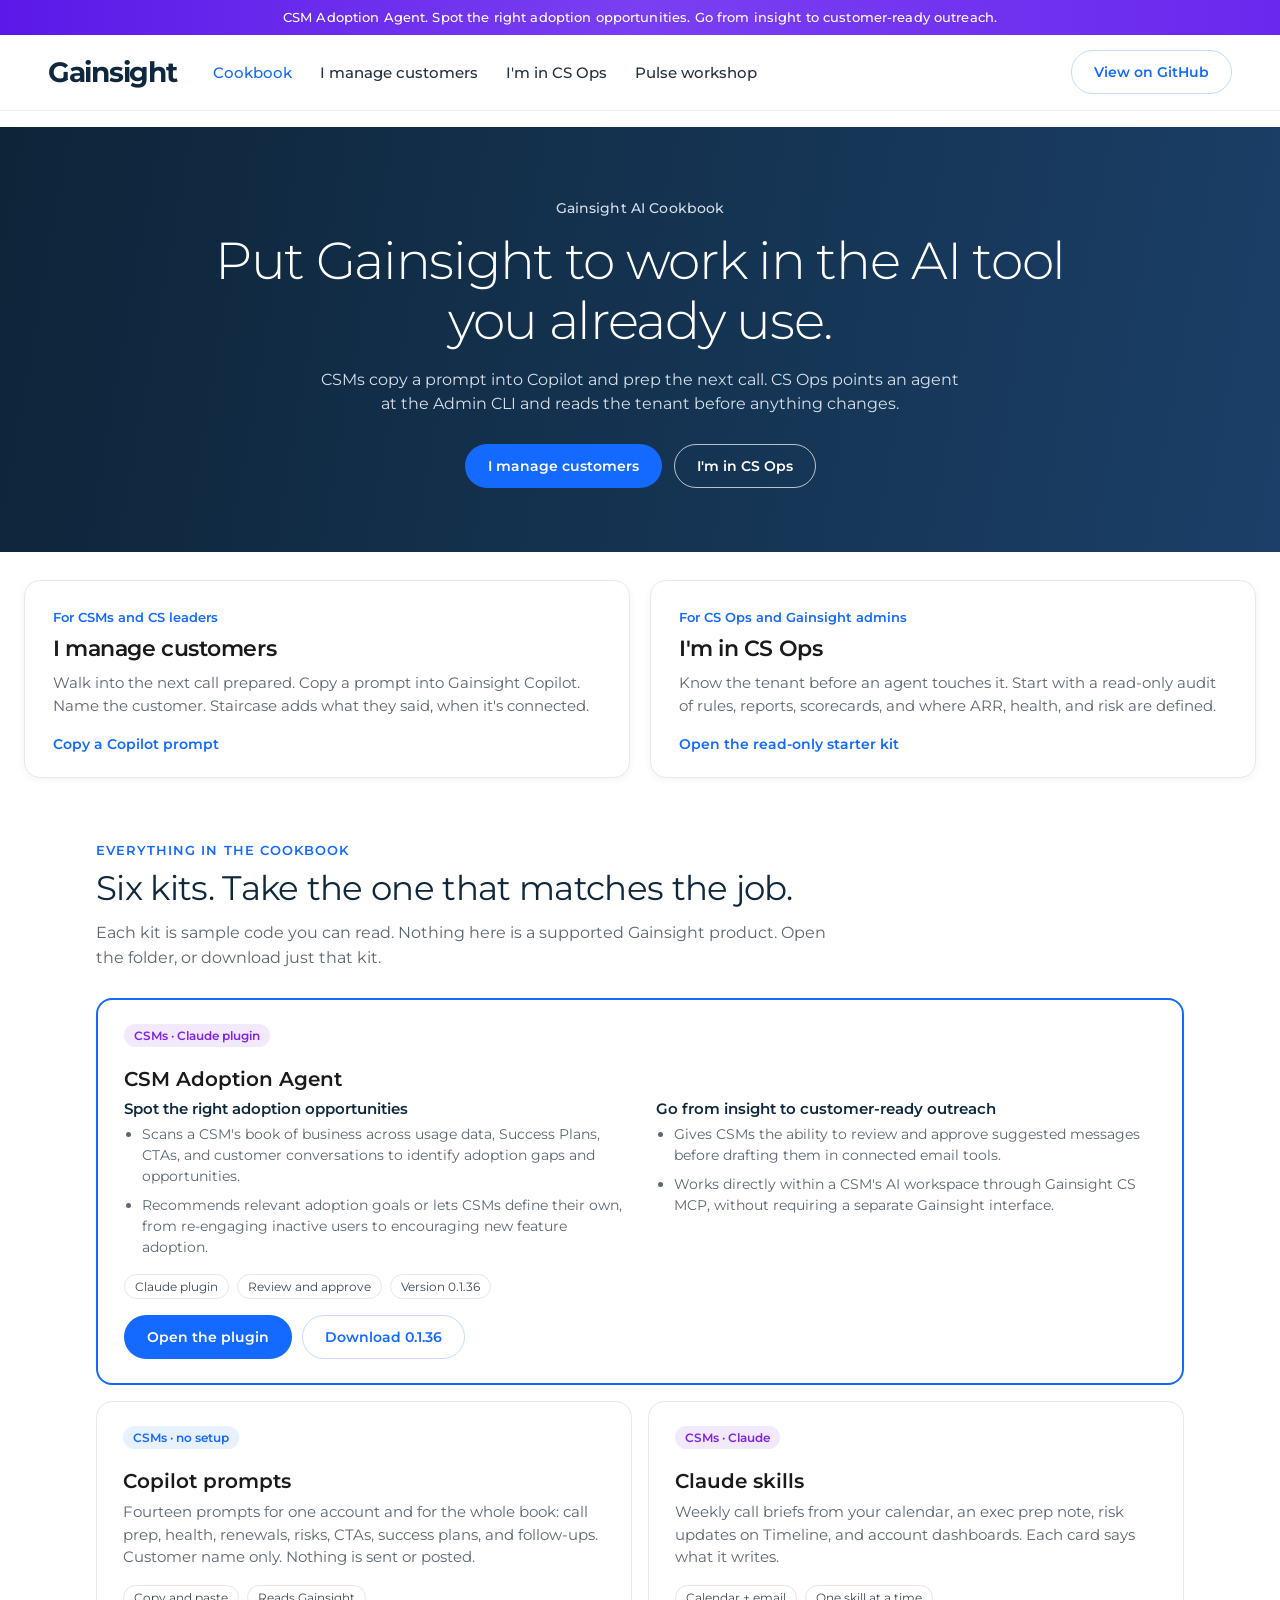
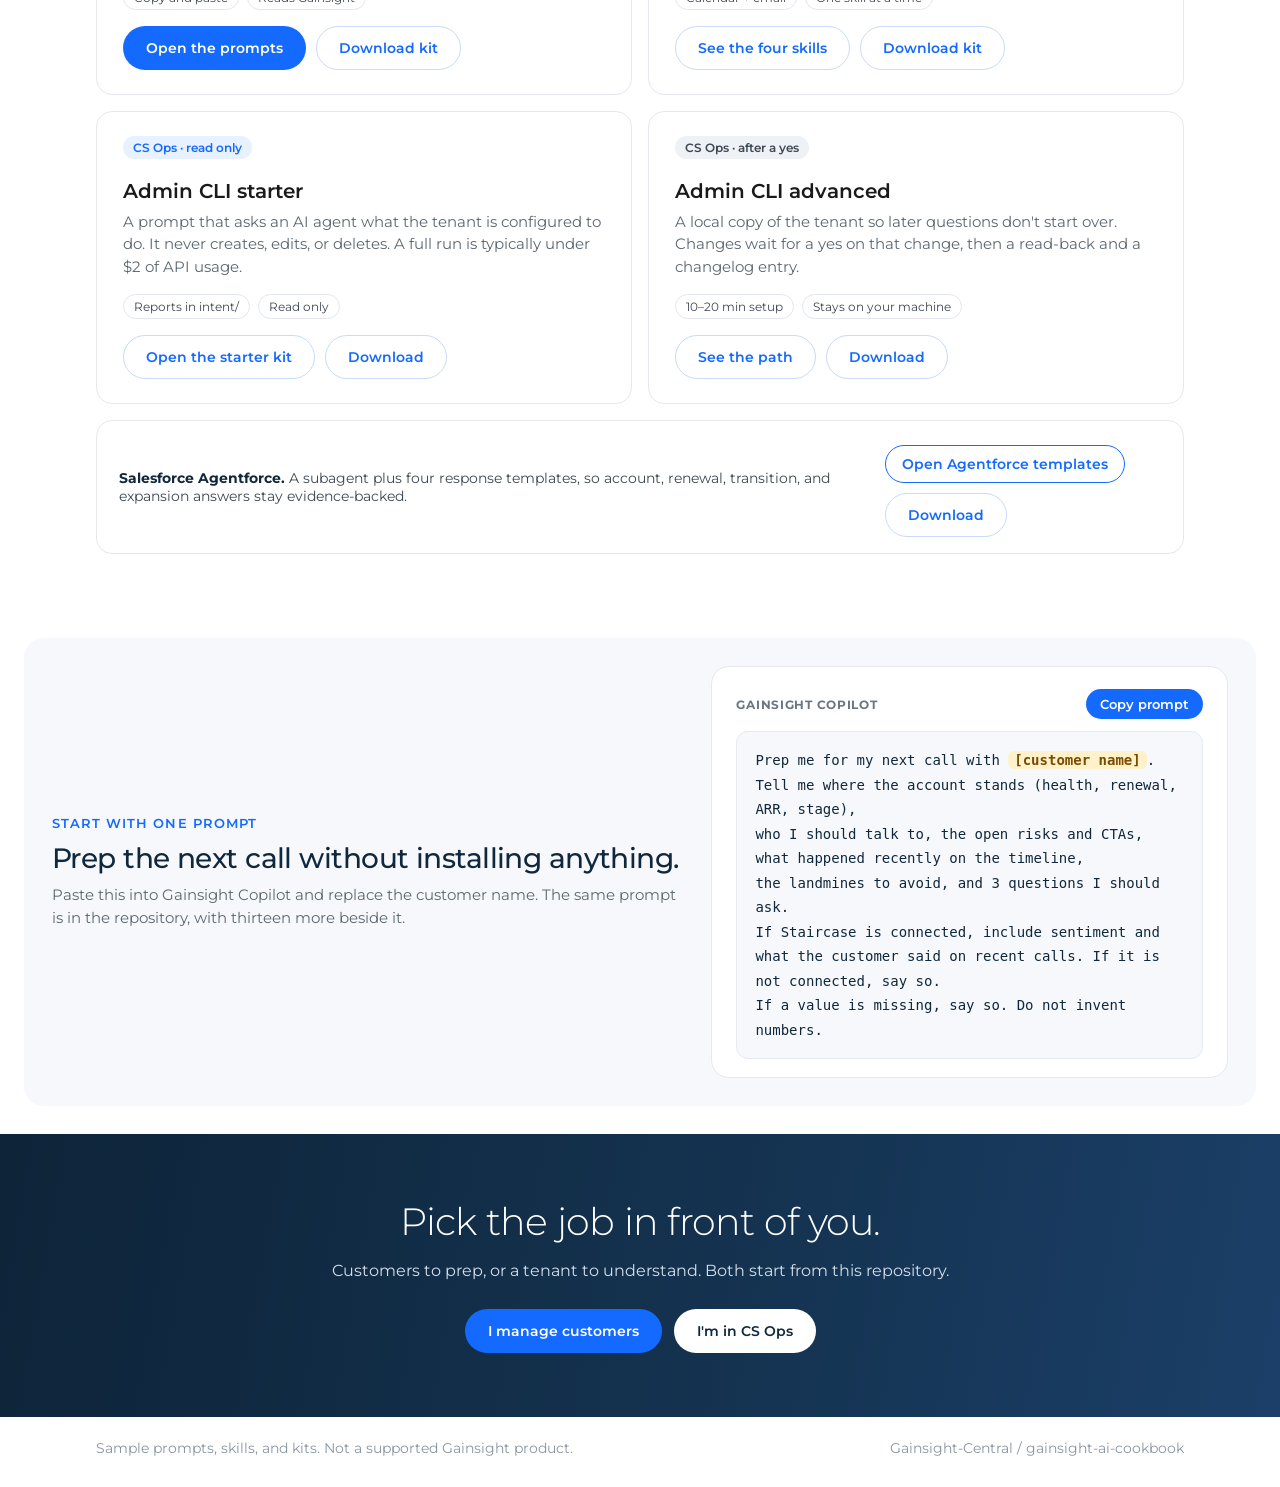
==== docs/index.html @ ddc0e647 "Use the CSM Adoption Agent wording on the homepage. The banner and featured kit now use the slide ti" ====
<!DOCTYPE html>
<html lang="en">
<head>
  <meta charset="utf-8" />
  <meta name="viewport" content="width=device-width, initial-scale=1" />
  <title>Gainsight AI Cookbook</title>
  <meta name="description" content="Prompts for Gainsight Copilot, Claude skills for CSMs, and Admin CLI kits for CS Ops. Sample code from Gainsight, ready to copy." />
  <link rel="stylesheet" href="css/site.css" />
</head>
<body>
  <a class="banner announce" href="#nba">CSM Adoption Agent. Spot the right adoption opportunities. Go from insight to customer-ready outreach.</a>
  <header class="header">
    <a class="logo" href="index.html">Gainsight</a>
    <nav class="nav">
      <a class="active" href="index.html">Cookbook</a>
      <a href="customers.html">I manage customers</a>
      <a href="ops.html">I'm in CS Ops</a>
      <a href="workshop/">Pulse workshop</a>
    </nav>
    <div class="header-actions">
      <a class="btn btn-quiet" href="https://github.com/Gainsight-Central/gainsight-ai-cookbook">View on GitHub</a>
    </div>
  </header>

  <section class="hero home-hero">
    <div class="eyebrow">Gainsight AI Cookbook</div>
    <h1>Put Gainsight to work in the AI tool you already use.</h1>
    <p class="sub">CSMs copy a prompt into Copilot and prep the next call. CS Ops points an agent at the Admin CLI and reads the tenant before anything changes.</p>
    <div class="hero-actions">
      <a class="btn btn-blue" href="customers.html">I manage customers</a>
      <a class="btn btn-ghost" href="ops.html">I'm in CS Ops</a>
    </div>
  </section>

  <section class="home-section">
    <div class="wrap">
      <div class="doors">
        <a class="door" href="customers.html">
          <div class="kicker">For CSMs and CS leaders</div>
          <h3>I manage customers</h3>
          <p>Walk into the next call prepared. Copy a prompt into Gainsight Copilot. Name the customer. Staircase adds what they said, when it's connected.</p>
          <span class="go">Copy a Copilot prompt</span>
        </a>
        <a class="door" href="ops.html">
          <div class="kicker">For CS Ops and Gainsight admins</div>
          <h3>I'm in CS Ops</h3>
          <p>Know the tenant before an agent touches it. Start with a read-only audit of rules, reports, scorecards, and where ARR, health, and risk are defined.</p>
          <span class="go">Open the read-only starter kit</span>
        </a>
      </div>
    </div>
  </section>

  <section class="block" id="kits">
    <div class="block-head">
      <div class="over">Everything in the cookbook</div>
      <h2 class="title">Six kits. Take the one that matches the job.</h2>
      <p class="lede">Each kit is sample code you can read. Nothing here is a supported Gainsight product. Open the folder, or download just that kit.</p>
    </div>
    <div class="kit-grid">
      <div class="kit feat" id="nba">
        <span class="tag purple">CSMs · Claude plugin</span>
        <h3>CSM Adoption Agent</h3>
        <div class="kit-points">
          <div>
            <h4>Spot the right adoption opportunities</h4>
            <ul>
              <li>Scans a CSM's book of business across usage data, Success Plans, CTAs, and customer conversations to identify adoption gaps and opportunities.</li>
              <li>Recommends relevant adoption goals or lets CSMs define their own, from re-engaging inactive users to encouraging new feature adoption.</li>
            </ul>
          </div>
          <div>
            <h4>Go from insight to customer-ready outreach</h4>
            <ul>
              <li>Gives CSMs the ability to review and approve suggested messages before drafting them in connected email tools.</li>
              <li>Works directly within a CSM's AI workspace through Gainsight CS MCP, without requiring a separate Gainsight interface.</li>
            </ul>
          </div>
        </div>
        <div class="meta"><span class="chip">Claude plugin</span><span class="chip">Review and approve</span><span class="chip">Version 0.1.36</span></div>
        <div class="row-actions"><a class="btn btn-blue" href="https://github.com/Gainsight-Central/gainsight-ai-cookbook/tree/main/gainsight-nba">Open the plugin</a><a class="btn btn-quiet" href="downloads/gainsight-nba-0.1.36.zip">Download 0.1.36</a></div>
      </div>
      <div class="kit">
        <span class="tag">CSMs · no setup</span>
        <h3>Copilot prompts</h3>
        <p>Fourteen prompts for one account and for the whole book: call prep, health, renewals, risks, CTAs, success plans, and follow-ups. Customer name only. Nothing is sent or posted.</p>
        <div class="meta"><span class="chip">Copy and paste</span><span class="chip">Reads Gainsight</span></div>
        <div class="row-actions"><a class="btn btn-blue" href="customers.html#prompts">Open the prompts</a><a class="btn btn-quiet" href="downloads/gainsight-cs-mcp-skills.zip">Download kit</a></div>
      </div>
      <div class="kit">
        <span class="tag purple">CSMs · Claude</span>
        <h3>Claude skills</h3>
        <p>Weekly call briefs from your calendar, an exec prep note, risk updates on Timeline, and account dashboards. Each card says what it writes.</p>
        <div class="meta"><span class="chip">Calendar + email</span><span class="chip">One skill at a time</span></div>
        <div class="row-actions"><a class="btn btn-quiet" href="customers.html#skills">See the four skills</a><a class="btn btn-quiet" href="downloads/gainsight-cs-mcp-skills.zip">Download kit</a></div>
      </div>
      <div class="kit">
        <span class="tag">CS Ops · read only</span>
        <h3>Admin CLI starter</h3>
        <p>A prompt that asks an AI agent what the tenant is configured to do. It never creates, edits, or deletes. A full run is typically under $2 of API usage.</p>
        <div class="meta"><span class="chip">Reports in intent/</span><span class="chip">Read only</span></div>
        <div class="row-actions"><a class="btn btn-quiet" href="ops.html">Open the starter kit</a><a class="btn btn-quiet" href="downloads/cs-admin-cli-starter-kit.zip">Download</a></div>
      </div>
      <div class="kit">
        <span class="tag gray">CS Ops · after a yes</span>
        <h3>Admin CLI advanced</h3>
        <p>A local copy of the tenant so later questions don't start over. Changes wait for a yes on that change, then a read-back and a changelog entry.</p>
        <div class="meta"><span class="chip">10–20 min setup</span><span class="chip">Stays on your machine</span></div>
        <div class="row-actions"><a class="btn btn-quiet" href="ops.html#path">See the path</a><a class="btn btn-quiet" href="downloads/cs-admin-cli-advanced-kit.zip">Download</a></div>
      </div>
    </div>
    <div class="skills-foot" style="margin-top:16px">
      <span><b>Salesforce Agentforce.</b> A subagent plus four response templates, so account, renewal, transition, and expansion answers stay evidence-backed.</span>
      <span class="row-actions"><a class="open-btn" href="https://github.com/Gainsight-Central/gainsight-ai-cookbook/tree/main/agentforce-cs-agent">Open Agentforce templates</a><a class="btn btn-quiet" href="downloads/agentforce-cs-agent.zip">Download</a></span>
    </div>
  </section>

  <section class="band">
    <div>
      <div class="over">Start with one prompt</div>
      <h2>Prep the next call without installing anything.</h2>
      <p>Paste this into Gainsight Copilot and replace the customer name. The same prompt is in the repository, with thirteen more beside it.</p>
    </div>
    <div class="prompt-card" style="box-shadow:none;border:1px solid #e6e8ee">
      <div class="ph"><span>Gainsight Copilot</span><button class="copy-btn" type="button" data-copy="prep-for-a-call">Copy prompt</button></div>
      <div class="prompt-text">Prep me for my next call with <span class="fill">[customer name]</span>.
Tell me where the account stands (health, renewal, ARR, stage),
who I should talk to, the open risks and CTAs, what happened recently on the timeline,
the landmines to avoid, and 3 questions I should ask.
If Staircase is connected, include sentiment and what the customer said on recent calls. If it is not connected, say so.
If a value is missing, say so. Do not invent numbers.</div>
    </div>
  </section>

  <section class="final">
    <h2>Pick the job in front of you.</h2>
    <p>Customers to prep, or a tenant to understand. Both start from this repository.</p>
    <div class="hero-actions">
      <a class="btn btn-blue" href="customers.html">I manage customers</a>
      <a class="btn btn-white" href="ops.html">I'm in CS Ops</a>
    </div>
  </section>
  <div class="legal"><span>Sample prompts, skills, and kits. Not a supported Gainsight product.</span><span>Gainsight-Central / gainsight-ai-cookbook</span></div>

  <pre id="prep-for-a-call" class="copy-source">Prep me for my next call with [customer name].
Tell me where the account stands (health, renewal, ARR, stage),
who I should talk to, the open risks and CTAs, what happened recently on the timeline,
the landmines to avoid, and 3 questions I should ask.
If Staircase is connected, include sentiment and what the customer said on recent calls. If it is not connected, say so.
If a value is missing, say so. Do not invent numbers.</pre>
  <script src="js/site.js"></script>
</body>
</html>
---- docs/css/site.css ----
/* styles.css */
@font-face {
  font-family: "Montserrat";
  font-style: normal;
  font-weight: 300;
  src: url("../fonts/m0.ttf") format("truetype");
}
@font-face {
  font-family: "Montserrat";
  font-style: normal;
  font-weight: 400;
  src: url("../fonts/m1.ttf") format("truetype");
}
@font-face {
  font-family: "Montserrat";
  font-style: normal;
  font-weight: 500;
  src: url("../fonts/m2.ttf") format("truetype");
}
@font-face {
  font-family: "Montserrat";
  font-style: normal;
  font-weight: 600;
  src: url("../fonts/m3.ttf") format("truetype");
}
@font-face {
  font-family: "Montserrat";
  font-style: normal;
  font-weight: 700;
  src: url("../fonts/m4.ttf") format("truetype");
}

* { box-sizing: border-box; }
html, body { margin: 0; padding: 0; }
body {
  font-family: Montserrat, Helvetica, Arial, sans-serif;
  color: #1a1a1a;
  background: #fff;
  width: 1440px;
}

.banner {
  background: linear-gradient(90deg, #5b18e8 0%, #7a3ff2 50%, #6a28ee 100%);
  color: #fff;
  text-align: center;
  font-size: 13px;
  font-weight: 500;
  letter-spacing: 0.01em;
  height: 36px;
  line-height: 36px;
}
a.banner { display: block; color: #fff; text-decoration: none; }
a.banner:hover { text-decoration: underline; }
a.banner.announce { animation: banner-flash 1.1s ease-in-out 3; }
@keyframes banner-flash {
  0%, 100% { filter: brightness(1); }
  50% { filter: brightness(1.45); }
}
@media (prefers-reduced-motion: reduce) {
  a.banner.announce { animation: none; }
}
.header {
  height: 76px;
  display: flex;
  align-items: center;
  padding: 0 48px;
  background: #fff;
  border-bottom: 1px solid #f0f0f0;
}
.logo {
  font-weight: 700;
  font-size: 28px;
  letter-spacing: -0.045em;
  color: #10283d;
  margin-right: 36px;
}
.logo span { color: #146aff; }
.nav { display: flex; gap: 28px; align-items: center; flex: 1; }
.nav a {
  color: #243140;
  text-decoration: none;
  font-size: 15px;
  font-weight: 500;
}
.nav a.active { color: #146aff; }
.header-actions { display: flex; align-items: center; gap: 18px; }
.header-actions .text-link {
  color: #243140;
  text-decoration: none;
  font-size: 15px;
  font-weight: 500;
}
.crumb {
  padding: 14px 48px 0;
  color: #8b95a1;
  font-size: 13px;
}
.crumb strong { color: #5c6770; font-weight: 500; }

.hero {
  margin: 16px 0 0;
  background: linear-gradient(100deg, #0e2439 0%, #14324f 48%, #1b3f68 100%);
  color: #fff;
  text-align: center;
  padding: 64px 80px 56px;
}
.eyebrow {
  font-size: 14px;
  font-weight: 500;
  letter-spacing: 0.01em;
  color: #d5deea;
  margin-bottom: 14px;
}
h1 {
  margin: 0 auto;
  max-width: 920px;
  font-weight: 300;
  font-size: 54px;
  line-height: 1.15;
  letter-spacing: -0.025em;
}
.sub {
  margin: 18px auto 0;
  max-width: 720px;
  font-size: 16px;
  line-height: 1.5;
  font-weight: 400;
  color: #d7e0ea;
}
.hero-actions { margin-top: 28px; display: flex; justify-content: center; gap: 12px; }
.btn {
  display: inline-flex;
  align-items: center;
  height: 44px;
  padding: 0 22px;
  border-radius: 999px;
  font-size: 14px;
  font-weight: 600;
  text-decoration: none;
  border: 1px solid transparent;
}
.btn-blue { background: #146aff; color: #fff; }
.btn-white { background: #fff; color: #10283d; }
.btn-ghost {
  background: transparent;
  color: #fff;
  border-color: rgba(255,255,255,0.7);
}

.section { padding: 36px 48px 20px; }
.section h2 {
  margin: 0 0 16px;
  font-size: 13px;
  letter-spacing: 0.08em;
  text-transform: uppercase;
  color: #8b95a1;
  font-weight: 600;
}
.doors { display: grid; grid-template-columns: 1fr 1fr; gap: 20px; }
.door, .card, .panel, .note {
  background: #fff;
  border: 1px solid #e6e8ee;
  border-radius: 16px;
  box-shadow: 0 2px 8px rgba(16, 40, 61, 0.05);
}
.door { padding: 28px 28px 24px; }
.kicker {
  font-size: 13px;
  font-weight: 600;
  color: #146aff;
  margin-bottom: 10px;
}
.door h3, .card h3 {
  margin: 0 0 8px;
  font-size: 22px;
  line-height: 1.3;
  font-weight: 600;
  letter-spacing: -0.02em;
}
.door p, .card p, .note p { margin: 0; color: #5c6770; font-size: 15px; line-height: 1.5; }
.door .go {
  display: inline-block;
  margin-top: 18px;
  color: #146aff;
  font-weight: 600;
  font-size: 14px;
  text-decoration: none;
}

.cards { display: grid; grid-template-columns: 1fr 1fr 1fr; gap: 20px; }
.card { padding: 24px 22px 18px; min-height: 230px; display: flex; flex-direction: column; }
.card h3 { font-size: 20px; }
.card p { flex: 1; }
.meta { display: flex; align-items: center; gap: 8px; margin-top: 18px; flex-wrap: wrap; }
.chip {
  border: 1px solid #e4e7ee;
  border-radius: 999px;
  padding: 4px 10px;
  font-size: 12px;
  color: #3d4852;
  background: #fff;
}
.dot {
  width: 28px;
  height: 28px;
  border-radius: 50%;
  background: #146aff;
  color: #fff;
  display: inline-flex;
  align-items: center;
  justify-content: center;
  font-size: 12px;
  font-weight: 700;
}
.product { margin-left: auto; color: #6d28d9; font-weight: 600; font-size: 13px; }

.sample {
  margin: 8px 48px 8px;
  background: linear-gradient(180deg, #10283d 0%, #163552 100%);
  color: #fff;
  border-radius: 16px;
  padding: 28px 32px;
}
.sample .label { font-size: 12px; letter-spacing: 0.08em; text-transform: uppercase; color: #9fb0c3; font-weight: 600; }
.sample h3 { margin: 8px 0 10px; font-size: 22px; font-weight: 600; }
.sample p { margin: 0; color: #d5deea; font-size: 15px; line-height: 1.55; max-width: 760px; }
.sample .row { margin-top: 16px; color: #fff; font-size: 14px; font-weight: 500; }

.note { margin: 8px 48px 28px; padding: 18px 22px; background: #f7f9fc; }
.note strong { color: #10283d; }
.footer {
  padding: 8px 48px 28px;
  color: #8b95a1;
  font-size: 13px;
  display: flex;
  justify-content: space-between;
}
.two { display: grid; grid-template-columns: 1.15fr 0.85fr; gap: 20px; }
.wide-card { padding: 28px; }
.wide-card h3 { margin: 0 0 8px; font-size: 22px; font-weight: 600; }
.tag {
  display: inline-block;
  margin-bottom: 12px;
  background: #e8f1ff;
  color: #146aff;
  border-radius: 999px;
  padding: 4px 10px;
  font-size: 12px;
  font-weight: 600;
}

/* persona.css */
.hero.left { text-align: left; padding: 64px 96px 60px; }
.hero.left h1, .hero.left .sub { margin-left: 0; }
.hero-grid { display: grid; grid-template-columns: 1.1fr 0.9fr; gap: 56px; align-items: center; }
.hero.left .hero-actions { justify-content: flex-start; }
.hero-proof { margin-top: 22px; display: flex; gap: 18px; flex-wrap: wrap; font-size: 13px; color: #b8c6d6; }
.hero-proof span::before { content: ""; display: inline-block; width: 6px; height: 6px; border-radius: 50%; background: #5ea0ff; margin-right: 8px; vertical-align: middle; }

.preview {
  background: #fff;
  color: #1a1a1a;
  border-radius: 16px;
  padding: 20px 22px;
  box-shadow: 0 18px 50px rgba(0, 0, 0, 0.28);
}
.preview .p-top { display: flex; justify-content: space-between; align-items: center; font-size: 12px; color: #6b7682; font-weight: 600; letter-spacing: 0.04em; text-transform: uppercase; }
.preview h4 { margin: 10px 0 6px; font-size: 17px; font-weight: 600; }
.preview p { margin: 0; font-size: 13px; line-height: 1.55; color: #3d4852; }
.preview .bul { margin: 10px 0 0; padding-left: 18px; font-size: 13px; line-height: 1.6; color: #243140; }
.preview .actions { display: flex; gap: 8px; margin-top: 14px; flex-wrap: wrap; }
.preview .mini { border: 1px solid #dfe5ee; border-radius: 999px; padding: 5px 10px; font-size: 12px; font-weight: 600; color: #146aff; }
.preview .src { margin-top: 12px; font-size: 11px; color: #8b95a1; }
.terminal {
  background: #0b1b2b;
  border-radius: 16px;
  padding: 20px 22px;
  font-family: "DejaVu Sans Mono", Menlo, monospace;
  font-size: 13px;
  line-height: 1.7;
  color: #cfe0f2;
  box-shadow: 0 18px 50px rgba(0, 0, 0, 0.28);
}
.terminal .dim { color: #6f86a0; }
.terminal .ok { color: #7ee2a8; }
.terminal .ask { color: #ffd479; }

.block { padding: 56px 96px; }
.block.alt { background: #f6f8fb; }
.block-head { max-width: 760px; margin-bottom: 28px; }
.over { font-size: 13px; letter-spacing: 0.08em; text-transform: uppercase; color: #146aff; font-weight: 600; margin-bottom: 10px; }
.block h2.title { margin: 0; font-size: 34px; line-height: 1.2; letter-spacing: -0.02em; font-weight: 400; color: #10283d; text-transform: none; }
.block .lede { margin: 12px 0 0; font-size: 16px; line-height: 1.55; color: #5c6770; }

.jobs { display: flex; flex-direction: column; gap: 14px; }
.job {
  display: grid;
  grid-template-columns: 1.05fr 1.35fr 0.75fr 0.55fr;
  gap: 24px;
  align-items: center;
  background: #fff;
  border: 1px solid #e6e8ee;
  border-radius: 16px;
  padding: 22px 26px;
}
.job h3 { margin: 0 0 6px; font-size: 19px; font-weight: 600; letter-spacing: -0.01em; }
.say { display: inline-block; background: #eef4ff; color: #0f4fc4; border-radius: 999px; padding: 5px 12px; font-size: 13px; font-weight: 600; }
.job p { margin: 0; color: #5c6770; font-size: 14px; line-height: 1.5; }
.writes { font-size: 13px; color: #3d4852; line-height: 1.45; }
.writes b { display: block; font-size: 12px; letter-spacing: 0.06em; text-transform: uppercase; color: #8b95a1; margin-bottom: 4px; }
.open { justify-self: end; color: #146aff; font-weight: 600; font-size: 14px; white-space: nowrap; }
.start-here { display: inline-block; margin-left: 8px; background: #146aff; color: #fff; border-radius: 999px; padding: 2px 8px; font-size: 11px; font-weight: 700; vertical-align: middle; }

.showcase { display: grid; grid-template-columns: 1.25fr 0.75fr; gap: 36px; align-items: start; }
.brief {
  background: #fff;
  border: 1px solid #e3e8ef;
  border-radius: 18px;
  padding: 26px 28px;
}
.brief .day { font-size: 12px; font-weight: 700; letter-spacing: 0.06em; text-transform: uppercase; color: #8b95a1; }
.brief h3 { margin: 8px 0 14px; font-size: 22px; font-weight: 600; }
.brief .row2 { display: grid; grid-template-columns: 120px 1fr; gap: 14px; padding: 12px 0; border-top: 1px solid #eef1f5; }
.brief .k { font-size: 12px; font-weight: 700; letter-spacing: 0.06em; text-transform: uppercase; color: #146aff; }
.brief .v { font-size: 14px; line-height: 1.55; color: #243140; }
.brief .v ol { margin: 0; padding-left: 18px; }
.brief .gap { color: #8b95a1; font-style: italic; }
.callouts { display: flex; flex-direction: column; gap: 18px; padding-top: 8px; }
.callout-item { border-left: 3px solid #146aff; padding: 2px 0 2px 16px; }
.callout-item h4 { margin: 0 0 4px; font-size: 16px; font-weight: 600; color: #10283d; }
.callout-item p { margin: 0; font-size: 14px; line-height: 1.5; color: #5c6770; }

.steps { display: grid; grid-template-columns: repeat(3, 1fr); gap: 20px; }
.step { background: #fff; border: 1px solid #e6e8ee; border-radius: 16px; padding: 24px; position: relative; }
.num { width: 34px; height: 34px; border-radius: 50%; background: #10283d; color: #fff; display: inline-flex; align-items: center; justify-content: center; font-weight: 700; font-size: 14px; margin-bottom: 14px; }
.step h3 { margin: 0 0 8px; font-size: 18px; font-weight: 600; }
.step p { margin: 0; color: #5c6770; font-size: 14px; line-height: 1.55; }
.step .who { margin-top: 14px; font-size: 12px; font-weight: 600; color: #8224e3; }
.step code, .job code, .gate code { font-family: "DejaVu Sans Mono", Menlo, monospace; font-size: 12px; background: #f1f4f9; padding: 2px 6px; border-radius: 6px; color: #10283d; }

.split { display: grid; grid-template-columns: 1fr 1fr; gap: 24px; }
.panel-lite { background: #fff; border: 1px solid #e6e8ee; border-radius: 16px; padding: 26px 28px; }
.panel-lite h3 { margin: 0 0 12px; font-size: 20px; font-weight: 600; }
.panel-lite ul { margin: 0; padding-left: 18px; color: #3d4852; font-size: 14px; line-height: 1.75; }
.panel-lite p { margin: 0; color: #5c6770; font-size: 14px; line-height: 1.55; }
.sf {
  display: grid;
  grid-template-columns: 1fr auto;
  gap: 24px;
  align-items: center;
  margin-top: 24px;
  background: #fff;
  border: 1px solid #e6e8ee;
  border-radius: 16px;
  padding: 24px 28px;
}
.sf h3 { margin: 0 0 6px; font-size: 19px; font-weight: 600; }
.sf p { margin: 0; color: #5c6770; font-size: 14px; line-height: 1.5; }
.sf .tpls { margin-top: 12px; display: flex; gap: 8px; flex-wrap: wrap; }
.btn-outline { background: #fff; color: #146aff; border: 1px solid #146aff; }

.faq { display: grid; grid-template-columns: 1fr 1fr; gap: 0 40px; }
.faq-item { padding: 18px 0; border-top: 1px solid #e6e8ee; }
.faq-item h4 { margin: 0 0 6px; font-size: 16px; font-weight: 600; color: #10283d; }
.faq-item p { margin: 0; font-size: 14px; line-height: 1.55; color: #5c6770; }

.final {
  margin: 0;
  background: linear-gradient(100deg, #0e2439 0%, #14324f 55%, #1b3f68 100%);
  color: #fff;
  text-align: center;
  padding: 64px 96px;
}
.final h2 { margin: 0; font-size: 38px; font-weight: 300; letter-spacing: -0.02em; }
.final p { margin: 14px auto 0; max-width: 640px; color: #d5deea; font-size: 16px; line-height: 1.5; }
.final .hero-actions { margin-top: 26px; }
.legal { padding: 22px 96px 30px; display: flex; justify-content: space-between; color: #8b95a1; font-size: 13px; }

.path { display: grid; grid-template-columns: 1fr 40px 1fr 40px 1fr; align-items: stretch; }
.arrow { display: flex; align-items: center; justify-content: center; color: #9fb0c3; font-size: 22px; }
.stage { background: #fff; border: 1px solid #e6e8ee; border-radius: 16px; padding: 24px; }
.stage.lead { border: 2px solid #146aff; }
.stage .tag { margin-bottom: 12px; }
.stage h3 { margin: 0 0 8px; font-size: 20px; font-weight: 600; }
.stage p { margin: 0; color: #5c6770; font-size: 14px; line-height: 1.55; }
.stage .facts { margin: 14px 0 0; padding: 0; list-style: none; font-size: 13px; color: #243140; line-height: 1.8; }
.stage .facts li::before { content: "—"; color: #9fb0c3; margin-right: 8px; }
.stage .open { display: inline-block; margin-top: 14px; }
.tag.purple { background: #f2e9fd; color: #8224e3; }
.tag.gray { background: #eef1f5; color: #3d4852; }

.qtable { width: 100%; border-collapse: separate; border-spacing: 0; background: #fff; border: 1px solid #e6e8ee; border-radius: 16px; overflow: hidden; }
.qtable th { text-align: left; font-size: 12px; letter-spacing: 0.06em; text-transform: uppercase; color: #8b95a1; font-weight: 600; padding: 14px 20px; background: #f9fafc; border-bottom: 1px solid #e6e8ee; }
.qtable td { padding: 15px 20px; border-bottom: 1px solid #eef1f5; font-size: 14px; color: #243140; vertical-align: top; line-height: 1.45; }
.qtable tr:last-child td { border-bottom: none; }
.qtable td.say-cell { color: #0f4fc4; font-weight: 600; }
.mode { display: inline-block; border-radius: 999px; padding: 3px 9px; font-size: 12px; font-weight: 600; }
.mode.read { background: #e7f6ee; color: #137a43; }
.mode.yes { background: #fff3e0; color: #a35a00; }

.gate { display: grid; grid-template-columns: repeat(6, 1fr); gap: 0; background: #fff; border: 1px solid #e6e8ee; border-radius: 16px; overflow: hidden; }
.gate-step { padding: 22px 18px; border-right: 1px solid #eef1f5; }
.gate-step:last-child { border-right: none; background: #f2f8ff; }
.gate-step .gn { font-size: 12px; font-weight: 700; color: #146aff; letter-spacing: 0.06em; }
.gate-step h4 { margin: 8px 0 6px; font-size: 15px; font-weight: 600; color: #10283d; }
.gate-step p { margin: 0; font-size: 13px; line-height: 1.5; color: #5c6770; }
.gate-note { margin-top: 18px; font-size: 14px; color: #5c6770; line-height: 1.55; }
.gate-note b { color: #10283d; }

/* v2 additions */
.btn-quiet { background: transparent; color: #146aff; border: 1px solid #c9dafc; }
.needs {
  margin-top: 18px;
  display: flex;
  flex-wrap: wrap;
  gap: 8px;
  align-items: center;
  font-size: 13px;
  color: #c6d3e2;
}
.needs b { color: #fff; font-weight: 600; margin-right: 4px; }
.needs .pill-d { border: 1px solid rgba(255,255,255,0.28); border-radius: 999px; padding: 4px 10px; color: #e6edf5; }
.text-cta { display: inline-block; margin-top: 14px; color: #9cc3ff; font-size: 14px; font-weight: 600; }
.meta-line { margin-top: 10px; font-size: 13px; color: #b8c6d6; }
.illus { position: absolute; top: -12px; right: 18px; background: #8224e3; color: #fff; font-size: 11px; font-weight: 700; letter-spacing: 0.06em; text-transform: uppercase; border-radius: 999px; padding: 4px 10px; }
.rel { position: relative; }

.srcs { display: flex; gap: 8px; flex-wrap: wrap; margin-top: 14px; }
.src-chip { background: #f1f5fb; border: 1px solid #e1e8f2; border-radius: 999px; padding: 4px 10px; font-size: 12px; color: #3d4852; font-weight: 500; }
.src-chip.missing { background: #fff7ec; border-color: #f3dcb8; color: #8a5300; }
.freshness { font-size: 13px; color: #6b7682; margin-top: 4px; }

.featured {
  display: grid;
  grid-template-columns: 1.2fr 0.8fr;
  gap: 32px;
  background: #fff;
  border: 2px solid #146aff;
  border-radius: 20px;
  padding: 30px 32px;
  margin-bottom: 18px;
}
.featured h3 { margin: 6px 0 8px; font-size: 26px; font-weight: 600; letter-spacing: -0.02em; }
.featured p { margin: 0; color: #4b5661; font-size: 15px; line-height: 1.6; }
.featured .facts2 { display: grid; grid-template-columns: 110px 1fr; gap: 10px 14px; font-size: 14px; line-height: 1.45; color: #243140; align-content: start; }
.featured .facts2 .fk { font-size: 12px; font-weight: 700; letter-spacing: 0.06em; text-transform: uppercase; color: #8b95a1; padding-top: 2px; }
.featured .cta-row { display: flex; gap: 12px; align-items: center; margin-top: 20px; flex-wrap: wrap; }
.featured .dest { font-size: 13px; color: #6b7682; }

.job3 {
  display: grid;
  grid-template-columns: 1.1fr 1.3fr 1fr auto;
  gap: 22px;
  align-items: center;
  background: #fff;
  border: 1px solid #e6e8ee;
  border-radius: 16px;
  padding: 20px 24px;
  margin-bottom: 12px;
}
.job3 h3 { margin: 0 0 6px; font-size: 18px; font-weight: 600; }
.job3 p { margin: 0; color: #5c6770; font-size: 14px; line-height: 1.5; }
.badge { display: inline-block; border-radius: 999px; padding: 3px 9px; font-size: 12px; font-weight: 600; margin-right: 6px; margin-bottom: 4px; }
.badge.read { background: #e7f6ee; color: #137a43; }
.badge.write { background: #fff3e0; color: #a35a00; }
.badge.need { background: #eef1f5; color: #3d4852; }
.open-btn { border: 1px solid #146aff; color: #146aff; border-radius: 999px; padding: 9px 16px; font-size: 14px; font-weight: 600; white-space: nowrap; }

.note-card {
  background: #fff;
  border: 1px dashed #9fb7dc;
  border-radius: 16px;
  padding: 22px 24px;
  font-size: 14px;
  line-height: 1.6;
  color: #243140;
}
.note-card .nh { display: flex; justify-content: space-between; align-items: center; margin-bottom: 10px; }
.note-card .nh b { font-size: 15px; color: #10283d; }
.note-card .copy { background: #146aff; color: #fff; border-radius: 999px; padding: 6px 14px; font-size: 13px; font-weight: 600; }
.note-card p { margin: 0 0 8px; }
.note-card .sig { color: #6b7682; }
.two-col { display: grid; grid-template-columns: 1fr 1fr; gap: 28px; align-items: start; }
.steps.vert { grid-template-columns: 1fr; gap: 14px; }
.steps.vert .step { display: grid; grid-template-columns: 46px 1fr; gap: 14px; padding: 20px 22px; }
.steps.vert .num { margin-bottom: 0; }

.fork { display: grid; grid-template-columns: 1fr 1fr; gap: 20px; }
.fork-card { background: #fff; border: 1px solid #e6e8ee; border-radius: 18px; padding: 26px 28px; }
.fork-card.lead { border: 2px solid #146aff; }
.fork-card .over { margin-bottom: 8px; }
.fork-card h3 { margin: 0 0 8px; font-size: 22px; font-weight: 600; letter-spacing: -0.01em; }
.fork-card p { margin: 0; color: #5c6770; font-size: 15px; line-height: 1.55; }
.fork-card .cta-row { margin-top: 18px; display: flex; gap: 10px; flex-wrap: wrap; align-items: center; }

.controls { margin-top: 22px; display: grid; grid-template-columns: repeat(4, auto); gap: 10px; justify-content: start; }
.ctrl { border: 1px solid rgba(255,255,255,0.28); border-radius: 12px; padding: 10px 14px; font-size: 13px; color: #e6edf5; line-height: 1.35; }
.ctrl b { display: block; color: #fff; font-size: 13px; margin-bottom: 2px; }

.phases { display: grid; grid-template-columns: 1fr 1fr 1fr; gap: 0; background: #fff; border: 1px solid #e6e8ee; border-radius: 18px; overflow: hidden; }
.phase { padding: 28px 28px; border-right: 1px solid #eef1f5; }
.phase:last-child { border-right: none; background: #f2f8ff; }
.phase .gn { font-size: 13px; font-weight: 700; color: #146aff; letter-spacing: 0.06em; }
.phase h4 { margin: 8px 0 10px; font-size: 19px; font-weight: 600; color: #10283d; }
.phase ul { margin: 0; padding-left: 18px; font-size: 15px; line-height: 1.7; color: #3d4852; }
.boundary { display: inline-block; margin-top: 14px; background: #10283d; color: #fff; border-radius: 999px; padding: 5px 12px; font-size: 12px; font-weight: 700; letter-spacing: 0.04em; }

.checklist { display: grid; grid-template-columns: 1fr 1fr 1fr; gap: 20px; }
.check { background: #fff; border: 1px solid #e6e8ee; border-radius: 16px; padding: 24px; }
.check h3 { margin: 0 0 12px; font-size: 18px; font-weight: 600; }
.check ul { margin: 0; padding-left: 18px; font-size: 14px; line-height: 1.75; color: #3d4852; }
.check .scope { font-size: 12px; font-weight: 700; letter-spacing: 0.06em; text-transform: uppercase; color: #8224e3; margin-bottom: 8px; }
.qtable td a.say-link { color: #0f4fc4; font-weight: 600; text-decoration: none; }
.small-cross { margin-top: 28px; display: flex; justify-content: space-between; align-items: center; gap: 24px; background: #fff; border: 1px solid #e6e8ee; border-radius: 16px; padding: 18px 24px; font-size: 15px; color: #3d4852; }
.small-cross b { color: #10283d; }
.legal { font-size: 14px; }
.faq-item p, .step p, .callout-item p { font-size: 15px; }

/* csm3.css */
.prompt-card {
  background: #fff;
  color: #1a1a1a;
  border-radius: 18px;
  padding: 22px 24px 18px;
  box-shadow: 0 18px 50px rgba(0, 0, 0, 0.28);
}
.prompt-card .ph { display: flex; justify-content: space-between; align-items: center; margin-bottom: 12px; }
.prompt-card .ph > span:first-child { font-size: 12px; font-weight: 700; letter-spacing: 0.06em; text-transform: uppercase; color: #6b7682; }
.copy-btn { background: #146aff; color: #fff; border-radius: 999px; padding: 7px 14px; font-size: 13px; font-weight: 600; white-space: nowrap; }
.copy-btn.ghost { background: #eef4ff; color: #0f4fc4; }
.prompt-text {
  font-family: "DejaVu Sans Mono", Menlo, monospace;
  font-size: 13px;
  line-height: 1.75;
  color: #10283d;
  background: #f6f8fb;
  border: 1px solid #e6ebf2;
  border-radius: 12px;
  padding: 16px 18px;
  white-space: pre-wrap;
}
.fill { background: #fff1c9; color: #7a4b00; border-radius: 6px; padding: 1px 6px; font-weight: 700; }
.prompt-card .pf { margin-top: 12px; display: flex; gap: 8px; flex-wrap: wrap; }
.prompt-card .pf span { font-size: 12px; color: #3d4852; background: #f1f5fb; border-radius: 999px; padding: 4px 10px; }

.hero-steps { margin-top: 22px; display: flex; gap: 10px; flex-wrap: wrap; }
.hero-steps span { border: 1px solid rgba(255,255,255,0.28); border-radius: 999px; padding: 6px 12px; font-size: 13px; color: #e6edf5; }
.hero-steps b { color: #9cc3ff; margin-right: 6px; }

.answer { display: grid; grid-template-columns: 1.3fr 0.7fr; gap: 36px; align-items: start; }
.chat { background: #fff; border: 1px solid #e3e8ef; border-radius: 18px; padding: 24px 26px; }
.chat .you { display: inline-block; background: #eef4ff; color: #0f4fc4; border-radius: 14px 14px 4px 14px; padding: 8px 14px; font-size: 14px; font-weight: 600; margin-bottom: 16px; }
.chat h3 { margin: 0 0 4px; font-size: 20px; font-weight: 600; }
.tiles { display: grid; grid-template-columns: repeat(4, 1fr); gap: 10px; margin: 14px 0 6px; }
.tile { border: 1px solid #e6ebf2; border-radius: 12px; padding: 10px 12px; }
.tile .tk { font-size: 11px; font-weight: 700; letter-spacing: 0.06em; text-transform: uppercase; color: #8b95a1; }
.tile .tv { font-size: 20px; font-weight: 600; color: #10283d; margin-top: 2px; }
.tile .tv.y { color: #a35a00; }
.tile .tv.m { color: #8b95a1; }
.tile .tn { font-size: 11px; color: #8b95a1; margin-top: 2px; }
.chat .sec { border-top: 1px solid #eef1f5; padding: 12px 0 2px; display: grid; grid-template-columns: 130px 1fr; gap: 14px; }
.chat .sk { font-size: 12px; font-weight: 700; letter-spacing: 0.06em; text-transform: uppercase; color: #146aff; padding-top: 2px; }
.chat .sv { font-size: 14px; line-height: 1.6; color: #243140; }
.chat .sv ul, .chat .sv ol { margin: 0; padding-left: 18px; }

.ways { display: grid; grid-template-columns: 1fr 1fr; gap: 22px; }
.way { background: #fff; border: 1px solid #e6e8ee; border-radius: 20px; padding: 28px 30px; }
.way.lead { border: 2px solid #146aff; }
.way h3 { margin: 6px 0 6px; font-size: 24px; font-weight: 600; letter-spacing: -0.02em; }
.way .wsub { margin: 0 0 16px; color: #5c6770; font-size: 15px; line-height: 1.55; }
.way .wrow { display: grid; grid-template-columns: 110px 1fr; gap: 12px; padding: 10px 0; border-top: 1px solid #eef1f5; font-size: 14px; line-height: 1.5; color: #243140; }
.way .wk { font-size: 12px; font-weight: 700; letter-spacing: 0.06em; text-transform: uppercase; color: #8b95a1; padding-top: 2px; }
.way .cta-row { margin-top: 18px; display: flex; gap: 10px; align-items: center; flex-wrap: wrap; }
.conn { display: flex; flex-wrap: wrap; gap: 6px; }
.conn span { background: #f1f5fb; border: 1px solid #e1e8f2; border-radius: 999px; padding: 3px 9px; font-size: 12px; font-weight: 600; color: #3d4852; }
.conn span.gs { background: #eef4ff; border-color: #c9dafc; color: #0f4fc4; }

.shelf-label { margin: 28px 0 12px; font-size: 13px; font-weight: 700; letter-spacing: 0.06em; text-transform: uppercase; color: #8b95a1; }
.shelf-label:first-of-type { margin-top: 0; }
.shelf { display: grid; grid-template-columns: repeat(3, 1fr); gap: 16px; }
.pcard { background: #fff; border: 1px solid #e6e8ee; border-radius: 16px; padding: 20px 22px; display: flex; flex-direction: column; gap: 10px; }
.pcard.feat { border: 2px solid #146aff; }
.pcard .pt { display: flex; justify-content: space-between; align-items: center; gap: 10px; }
.pcard h4 { margin: 0; font-size: 16px; font-weight: 600; color: #10283d; }
.pcard .q { font-family: "DejaVu Sans Mono", Menlo, monospace; font-size: 13px; line-height: 1.6; color: #243140; background: #f6f8fb; border-radius: 10px; padding: 12px 14px; flex: 1; }
.pcard .when { font-size: 13px; color: #6b7682; }
.shelf-note { margin-top: 18px; font-size: 14px; color: #5c6770; }

.skills { display: grid; grid-template-columns: 1fr 1fr; gap: 16px; }
.skill { background: #fff; border: 1px solid #e6e8ee; border-radius: 16px; padding: 22px 24px; }
.skill .st { display: flex; justify-content: space-between; align-items: start; gap: 12px; }
.skill h3 { margin: 0 0 6px; font-size: 19px; font-weight: 600; }
.skill p { margin: 6px 0 12px; color: #5c6770; font-size: 14px; line-height: 1.55; }
.skill .kv { display: grid; grid-template-columns: 84px 1fr; gap: 6px 12px; font-size: 13px; line-height: 1.45; color: #243140; margin-bottom: 12px; }
.skill .kv .k { font-size: 11px; font-weight: 700; letter-spacing: 0.06em; text-transform: uppercase; color: #8b95a1; padding-top: 2px; }
.skills-foot { margin-top: 18px; display: flex; justify-content: space-between; align-items: center; gap: 20px; background: #fff; border: 1px solid #e6e8ee; border-radius: 16px; padding: 16px 22px; font-size: 14px; color: #3d4852; }
.skills-foot b { color: #10283d; }

.trust { display: grid; grid-template-columns: repeat(4, 1fr); gap: 16px; margin-bottom: 36px; }
.trust div { border-left: 3px solid #146aff; padding: 2px 0 2px 14px; }
.trust h4 { margin: 0 0 4px; font-size: 16px; font-weight: 600; color: #10283d; }
.trust p { margin: 0; font-size: 14px; line-height: 1.5; color: #5c6770; }
.open-btn { text-decoration: none; }
.hero-grid.wide-right { grid-template-columns: 0.95fr 1.05fr; gap: 48px; }
.prompt-text { font-size: 14px; }
.seeslist { display: flex; flex-direction: column; gap: 6px; font-size: 13px; color: #5c6770; }
.gs-chip, .o-chip { display: inline-block; border-radius: 999px; padding: 2px 9px; font-size: 12px; font-weight: 600; margin-right: 6px; }
.gs-chip { background: #eef4ff; border: 1px solid #c9dafc; color: #0f4fc4; }
.o-chip { background: #f1f5fb; border: 1px solid #e1e8f2; color: #3d4852; }

/* site */
body { width: auto; min-width: 320px; }
.banner { height: auto; line-height: 1.45; padding: 8px 20px; }
.row-actions { display: flex; gap: 10px; align-items: center; flex-wrap: wrap; margin-top: 8px; }
a.btn, button.btn { cursor: pointer; font-family: inherit; }
button.copy-btn { border: none; cursor: pointer; font-family: inherit; }
.home-hero { text-align: center; padding: 72px 24px 64px; }
.home-hero h1 { font-size: 52px; }
.home-hero .sub { max-width: 640px; }
.home-section { padding: 28px 24px 8px; }
.doors a.door { text-decoration: none; color: inherit; display: block; }
.doors a.door:hover { border-color: #146aff; }
.kit-grid { display: grid; grid-template-columns: 1fr 1fr; gap: 16px; }
.kit { background: #fff; border: 1px solid #e6e8ee; border-radius: 16px; padding: 24px 26px; display: flex; flex-direction: column; gap: 8px; }
.kit.feat { border: 2px solid #146aff; grid-column: 1 / -1; }
.kit .tag { align-self: flex-start; }
.kit h3 { margin: 0; font-size: 20px; font-weight: 600; }
.kit p { margin: 0; color: #5c6770; font-size: 15px; line-height: 1.5; flex: 1; }
.kit-points { display: grid; grid-template-columns: 1fr 1fr; gap: 8px 32px; }
.kit-points h4 { margin: 0 0 6px; font-size: 15px; font-weight: 600; color: #10283d; }
.kit-points ul { margin: 0; padding-left: 18px; color: #5c6770; font-size: 14px; line-height: 1.5; }
.kit-points li + li { margin-top: 8px; }
.kit .meta { margin-top: 8px; }
.band { margin: 28px 24px; background: #f6f8fb; border-radius: 20px; padding: 28px; display: grid; grid-template-columns: 1.1fr .9fr; gap: 28px; align-items: center; }
.band h2 { margin: 0 0 8px; font-size: 28px; font-weight: 500; letter-spacing: -0.02em; color: #10283d; text-transform: none; }
.band p { margin: 0; color: #5c6770; font-size: 15px; line-height: 1.55; }
.cross { margin: 8px 24px 36px; }
.nav a, .logo { text-decoration: none; }
.logo { color: #10283d; }
.copy-source { position: absolute; width: 1px; height: 1px; padding: 0; margin: -1px; overflow: hidden; clip: rect(0,0,0,0); white-space: pre-wrap; border: 0; }
@media (max-width: 980px) {
  .header { height: auto; flex-wrap: wrap; padding: 16px 20px; gap: 12px; }
  .nav { order: 3; width: 100%; flex-wrap: wrap; gap: 14px; }
  .hero.left, .block, .final, .legal { padding-left: 20px; padding-right: 20px; }
  .hero.left { padding-top: 40px; }
  .hero-grid, .hero-grid.wide-right, .answer, .ways, .shelf, .skills, .two-col, .fork, .checklist, .faq, .kit-grid, .kit-points, .band, .showcase, .featured, .doors { grid-template-columns: 1fr !important; }
  .path { grid-template-columns: 1fr; }
  .arrow { transform: rotate(90deg); height: 24px; }
  h1, .home-hero h1 { font-size: 36px; }
  .block h2.title { font-size: 28px; }
  .tiles, .trust { grid-template-columns: 1fr 1fr; }
  .qtable { display: block; overflow-x: auto; }
  .phases, .controls, .cards { grid-template-columns: 1fr 1fr; }
  .job3 { grid-template-columns: 1fr; }
  .legal { flex-direction: column; gap: 8px; }
  .small-cross, .skills-foot { flex-direction: column; align-items: flex-start; }
  .home-hero { padding: 48px 20px; }
  .band, .cross { margin-left: 16px; margin-right: 16px; }
}
.crumb-escape { margin-top: 6px; }
.crumb-escape a { color: #146aff; font-weight: 600; text-decoration: none; }
.trust.cols-3 { grid-template-columns: repeat(3, 1fr); margin-top: 28px; margin-bottom: 0; }
.trust a { color: #146aff; font-weight: 600; text-decoration: none; }
@media (max-width: 980px) {
  .trust.cols-3 { grid-template-columns: 1fr 1fr; }
}

@media (max-width: 640px) {
  .tiles, .trust, .trust.cols-3, .phases, .controls, .cards, .shelf { grid-template-columns: 1fr !important; }
  .hero-actions { flex-direction: column; align-items: flex-start; }
  .home-hero .hero-actions { align-items: center; }
}
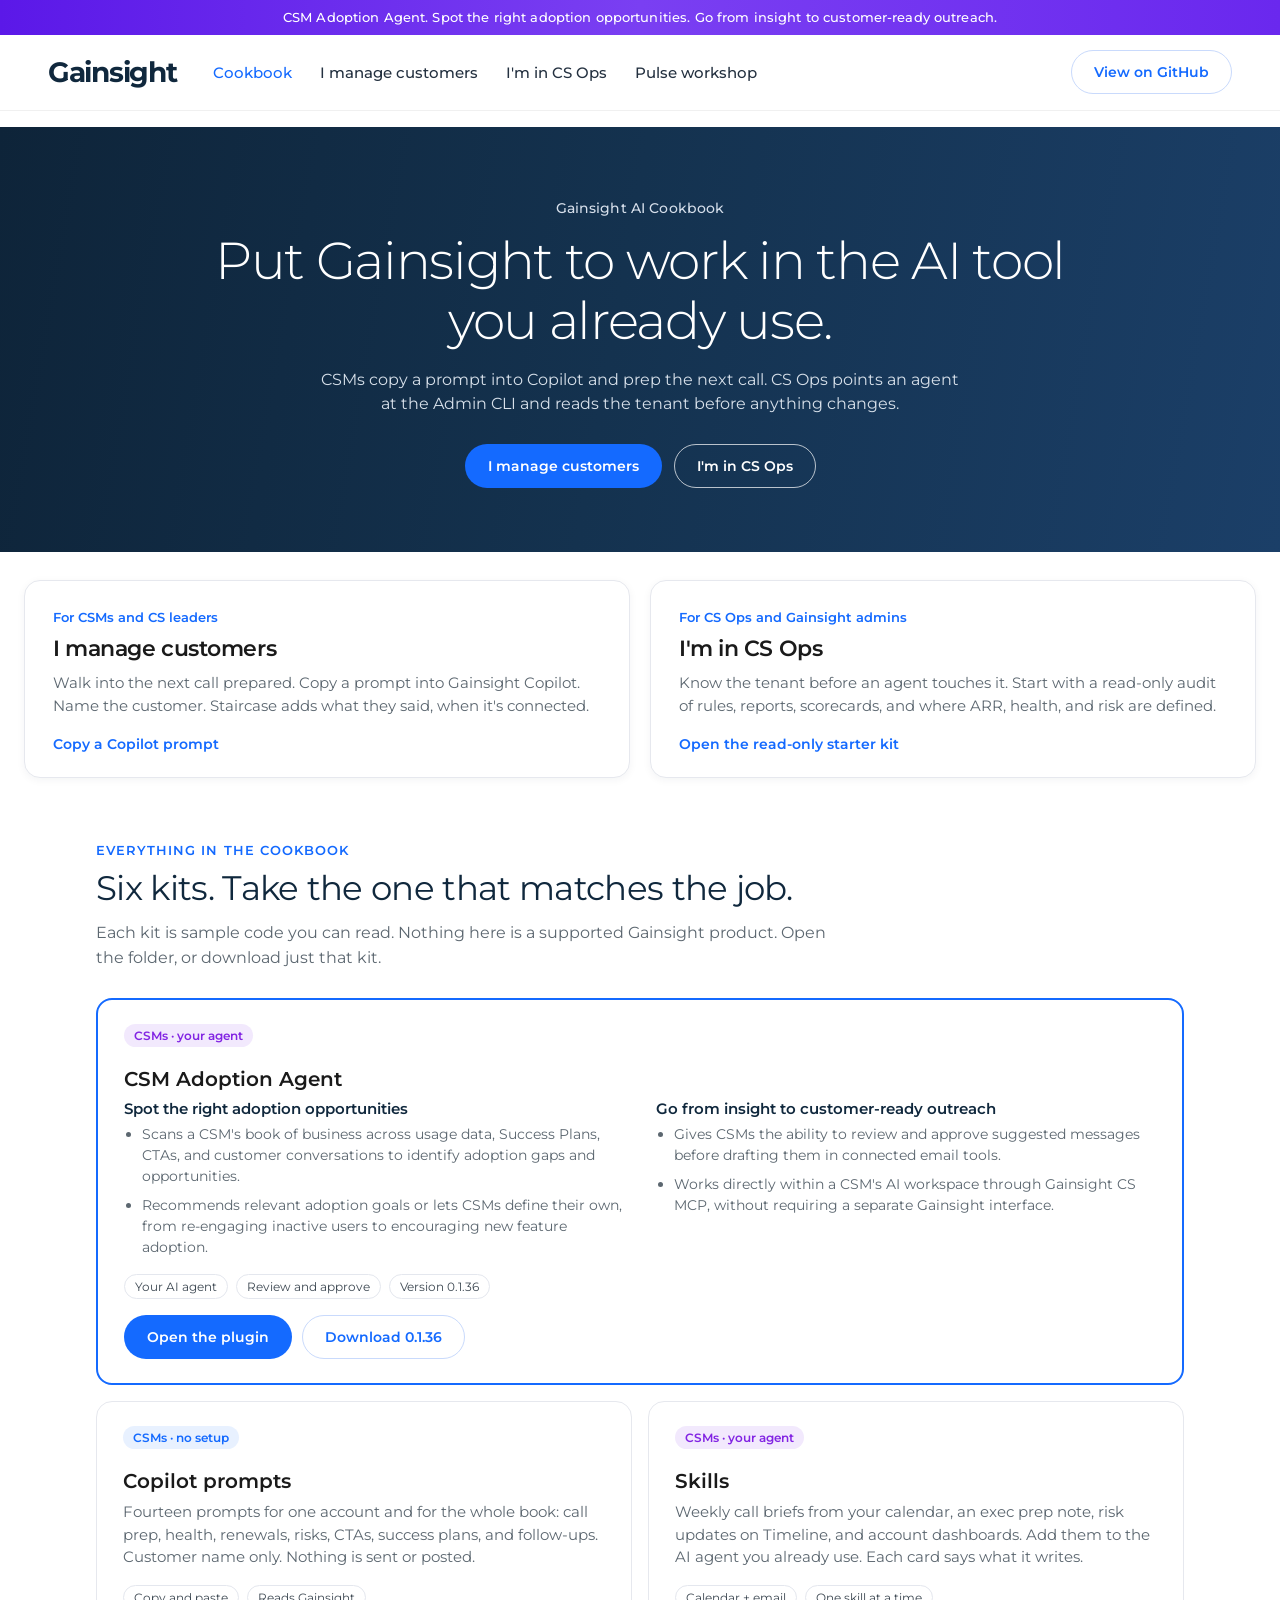
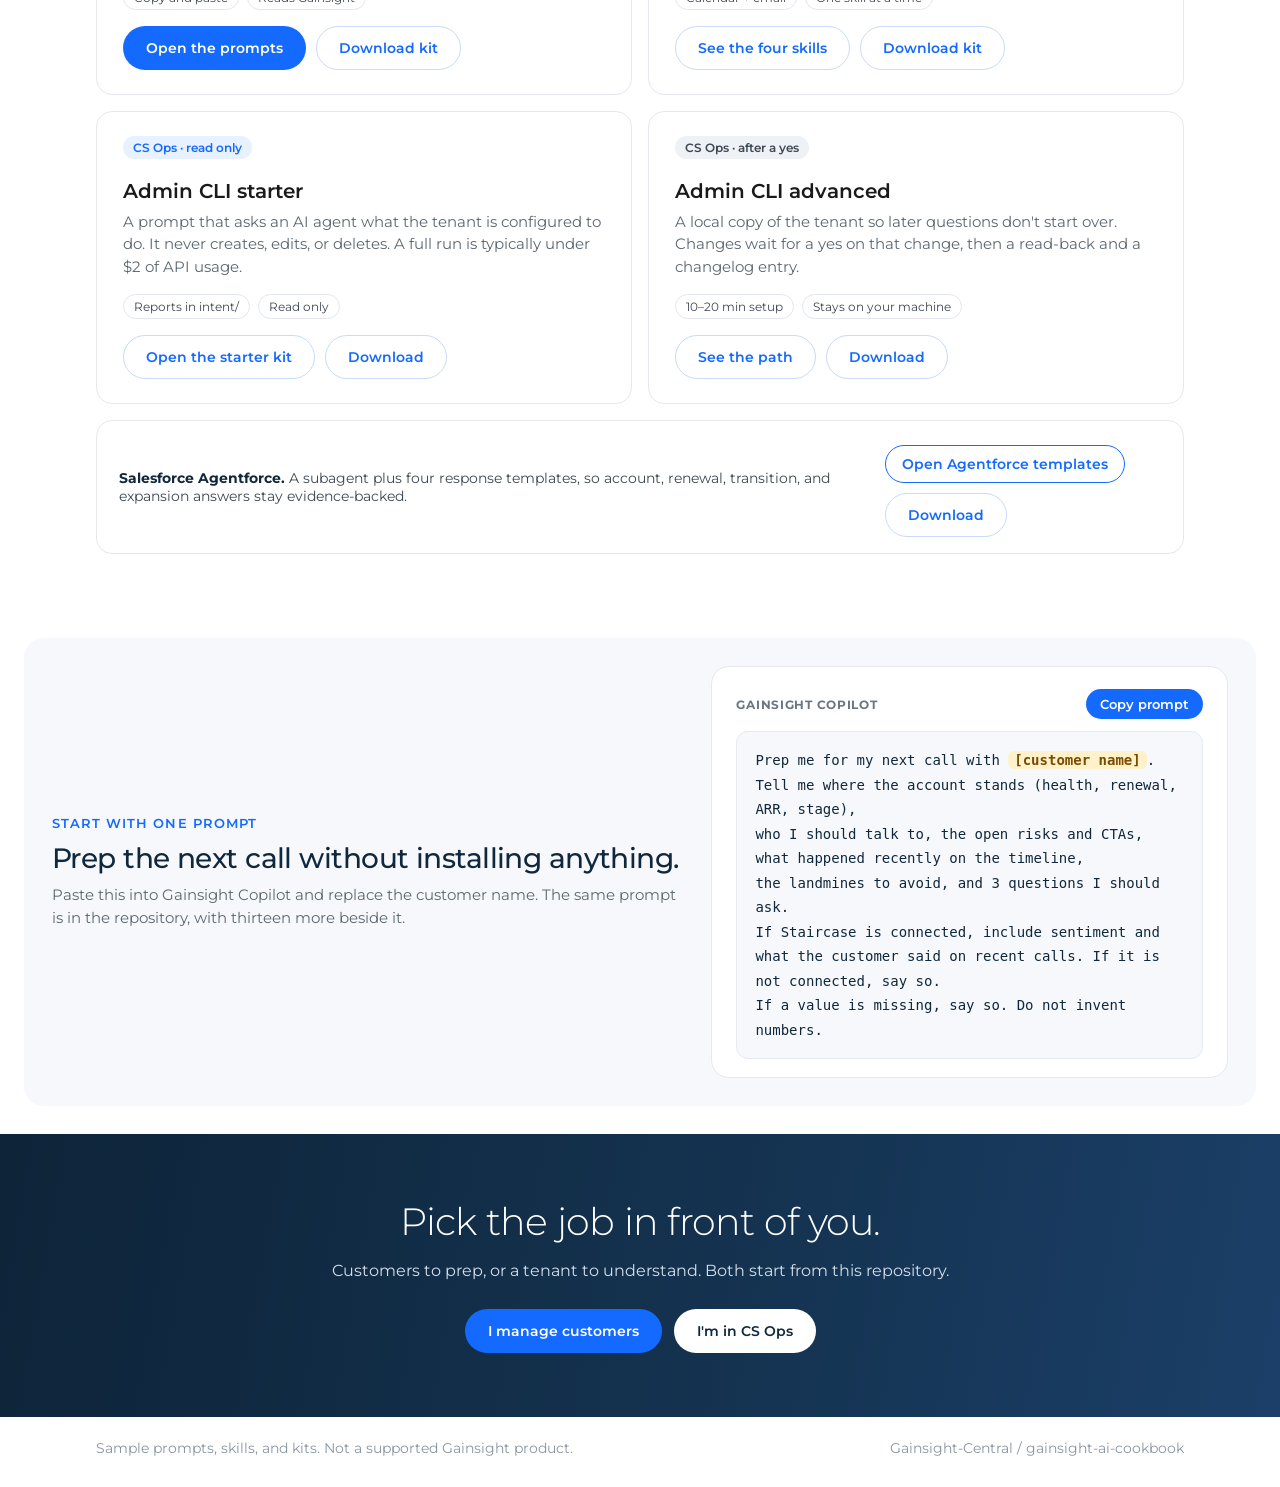
==== commit f5050a03: "Say the skills run in the AI agent of your choice. ChatGPT and Claude can both use the skills and th" ====
--- a/docs/index.html
+++ b/docs/index.html
@@ -4,7 +4,7 @@
   <meta charset="utf-8" />
   <meta name="viewport" content="width=device-width, initial-scale=1" />
   <title>Gainsight AI Cookbook</title>
-  <meta name="description" content="Prompts for Gainsight Copilot, Claude skills for CSMs, and Admin CLI kits for CS Ops. Sample code from Gainsight, ready to copy." />
+  <meta name="description" content="Prompts for Gainsight Copilot, skills for the AI agent of your choice, and Admin CLI kits for CS Ops. Sample code from Gainsight, ready to copy." />
   <link rel="stylesheet" href="css/site.css" />
 </head>
 <body>
@@ -59,7 +59,7 @@
     </div>
     <div class="kit-grid">
       <div class="kit feat" id="nba">
-        <span class="tag purple">CSMs · Claude plugin</span>
+        <span class="tag purple">CSMs · your agent</span>
         <h3>CSM Adoption Agent</h3>
         <div class="kit-points">
           <div>
@@ -77,7 +77,7 @@
             </ul>
           </div>
         </div>
-        <div class="meta"><span class="chip">Claude plugin</span><span class="chip">Review and approve</span><span class="chip">Version 0.1.36</span></div>
+        <div class="meta"><span class="chip">Your AI agent</span><span class="chip">Review and approve</span><span class="chip">Version 0.1.36</span></div>
         <div class="row-actions"><a class="btn btn-blue" href="https://github.com/Gainsight-Central/gainsight-ai-cookbook/tree/main/gainsight-nba">Open the plugin</a><a class="btn btn-quiet" href="downloads/gainsight-nba-0.1.36.zip">Download 0.1.36</a></div>
       </div>
       <div class="kit">
@@ -88,9 +88,9 @@
         <div class="row-actions"><a class="btn btn-blue" href="customers.html#prompts">Open the prompts</a><a class="btn btn-quiet" href="downloads/gainsight-cs-mcp-skills.zip">Download kit</a></div>
       </div>
       <div class="kit">
-        <span class="tag purple">CSMs · Claude</span>
-        <h3>Claude skills</h3>
-        <p>Weekly call briefs from your calendar, an exec prep note, risk updates on Timeline, and account dashboards. Each card says what it writes.</p>
+        <span class="tag purple">CSMs · your agent</span>
+        <h3>Skills</h3>
+        <p>Weekly call briefs from your calendar, an exec prep note, risk updates on Timeline, and account dashboards. Add them to the AI agent you already use. Each card says what it writes.</p>
         <div class="meta"><span class="chip">Calendar + email</span><span class="chip">One skill at a time</span></div>
         <div class="row-actions"><a class="btn btn-quiet" href="customers.html#skills">See the four skills</a><a class="btn btn-quiet" href="downloads/gainsight-cs-mcp-skills.zip">Download kit</a></div>
       </div>
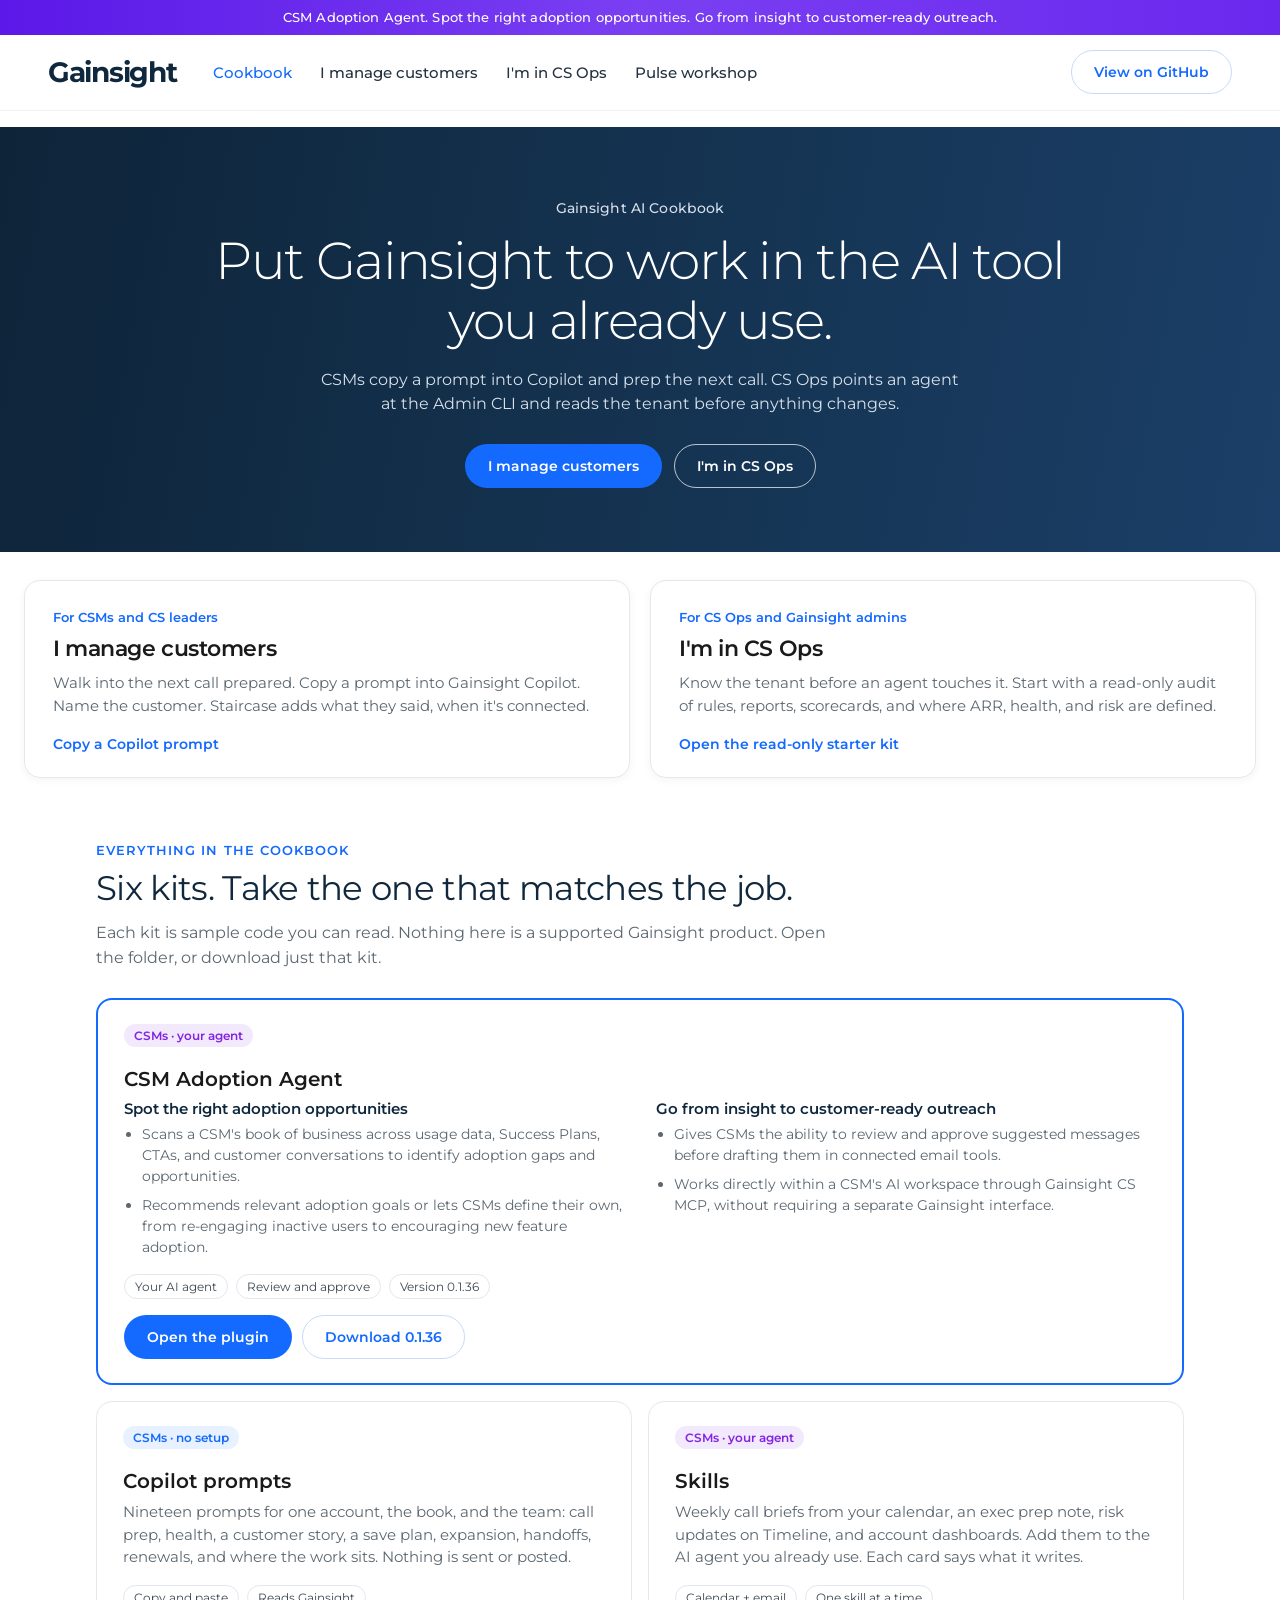
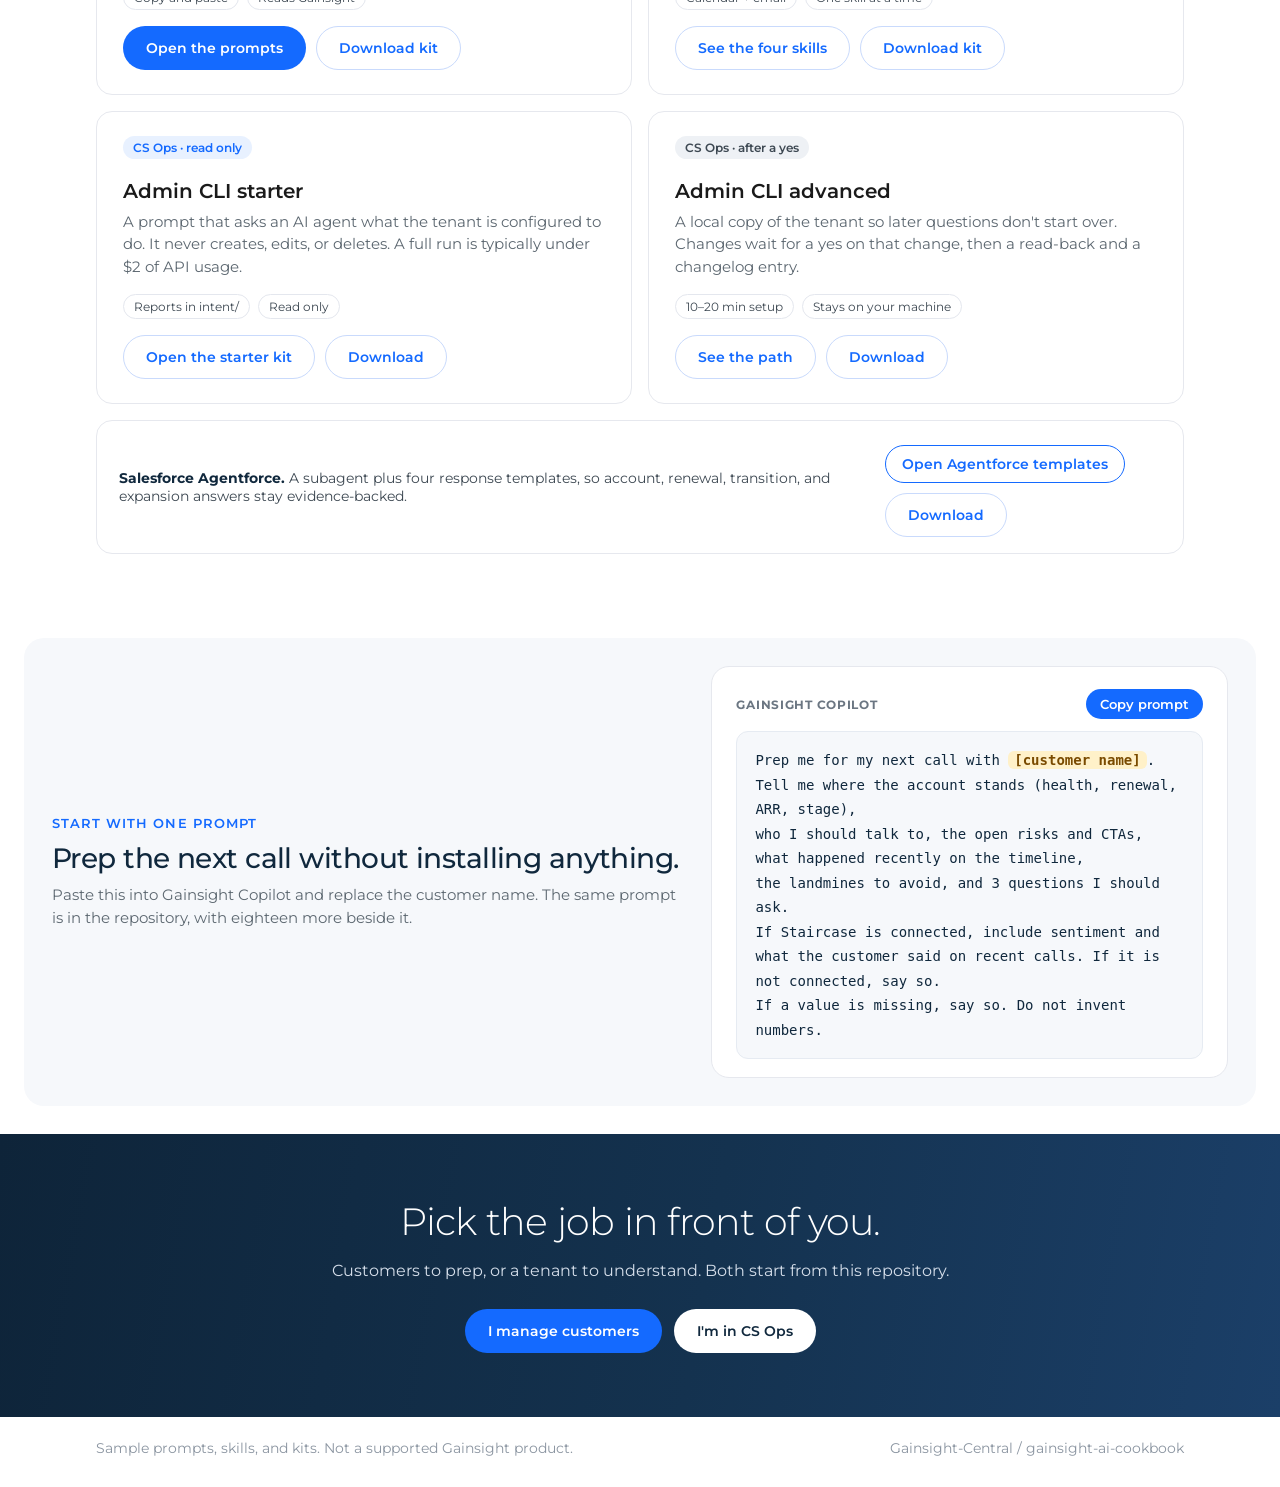
==== commit e9ae5c9a: "Add five Copilot prompts from the enablement hub. Customer story, save plan, expansion signals, a 90" ====
--- a/docs/index.html
+++ b/docs/index.html
@@ -83,7 +83,7 @@
       <div class="kit">
         <span class="tag">CSMs · no setup</span>
         <h3>Copilot prompts</h3>
-        <p>Fourteen prompts for one account and for the whole book: call prep, health, renewals, risks, CTAs, success plans, and follow-ups. Customer name only. Nothing is sent or posted.</p>
+        <p>Nineteen prompts for one account, the book, and the team: call prep, health, a customer story, a save plan, expansion, handoffs, renewals, and where the work sits. Nothing is sent or posted.</p>
         <div class="meta"><span class="chip">Copy and paste</span><span class="chip">Reads Gainsight</span></div>
         <div class="row-actions"><a class="btn btn-blue" href="customers.html#prompts">Open the prompts</a><a class="btn btn-quiet" href="downloads/gainsight-cs-mcp-skills.zip">Download kit</a></div>
       </div>
@@ -119,7 +119,7 @@
     <div>
       <div class="over">Start with one prompt</div>
       <h2>Prep the next call without installing anything.</h2>
-      <p>Paste this into Gainsight Copilot and replace the customer name. The same prompt is in the repository, with thirteen more beside it.</p>
+      <p>Paste this into Gainsight Copilot and replace the customer name. The same prompt is in the repository, with eighteen more beside it.</p>
     </div>
     <div class="prompt-card" style="box-shadow:none;border:1px solid #e6e8ee">
       <div class="ph"><span>Gainsight Copilot</span><button class="copy-btn" type="button" data-copy="prep-for-a-call">Copy prompt</button></div>
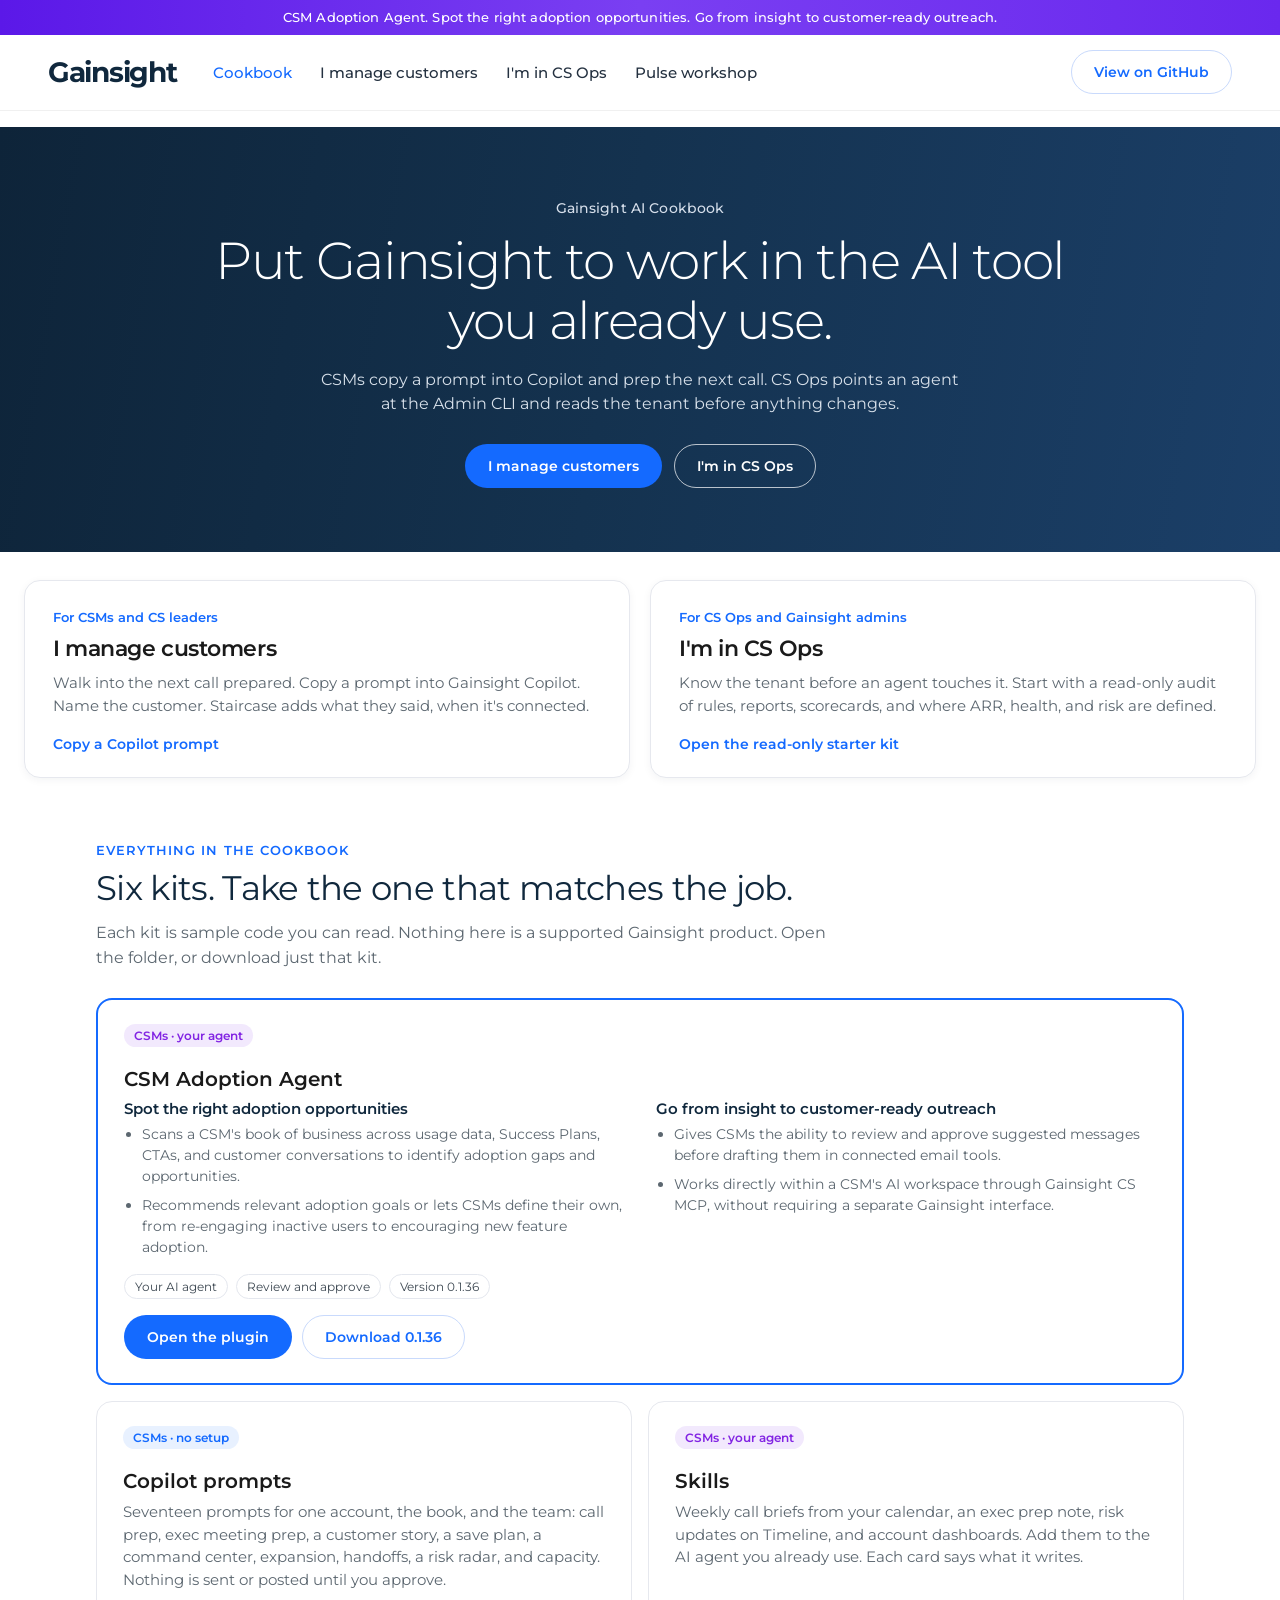
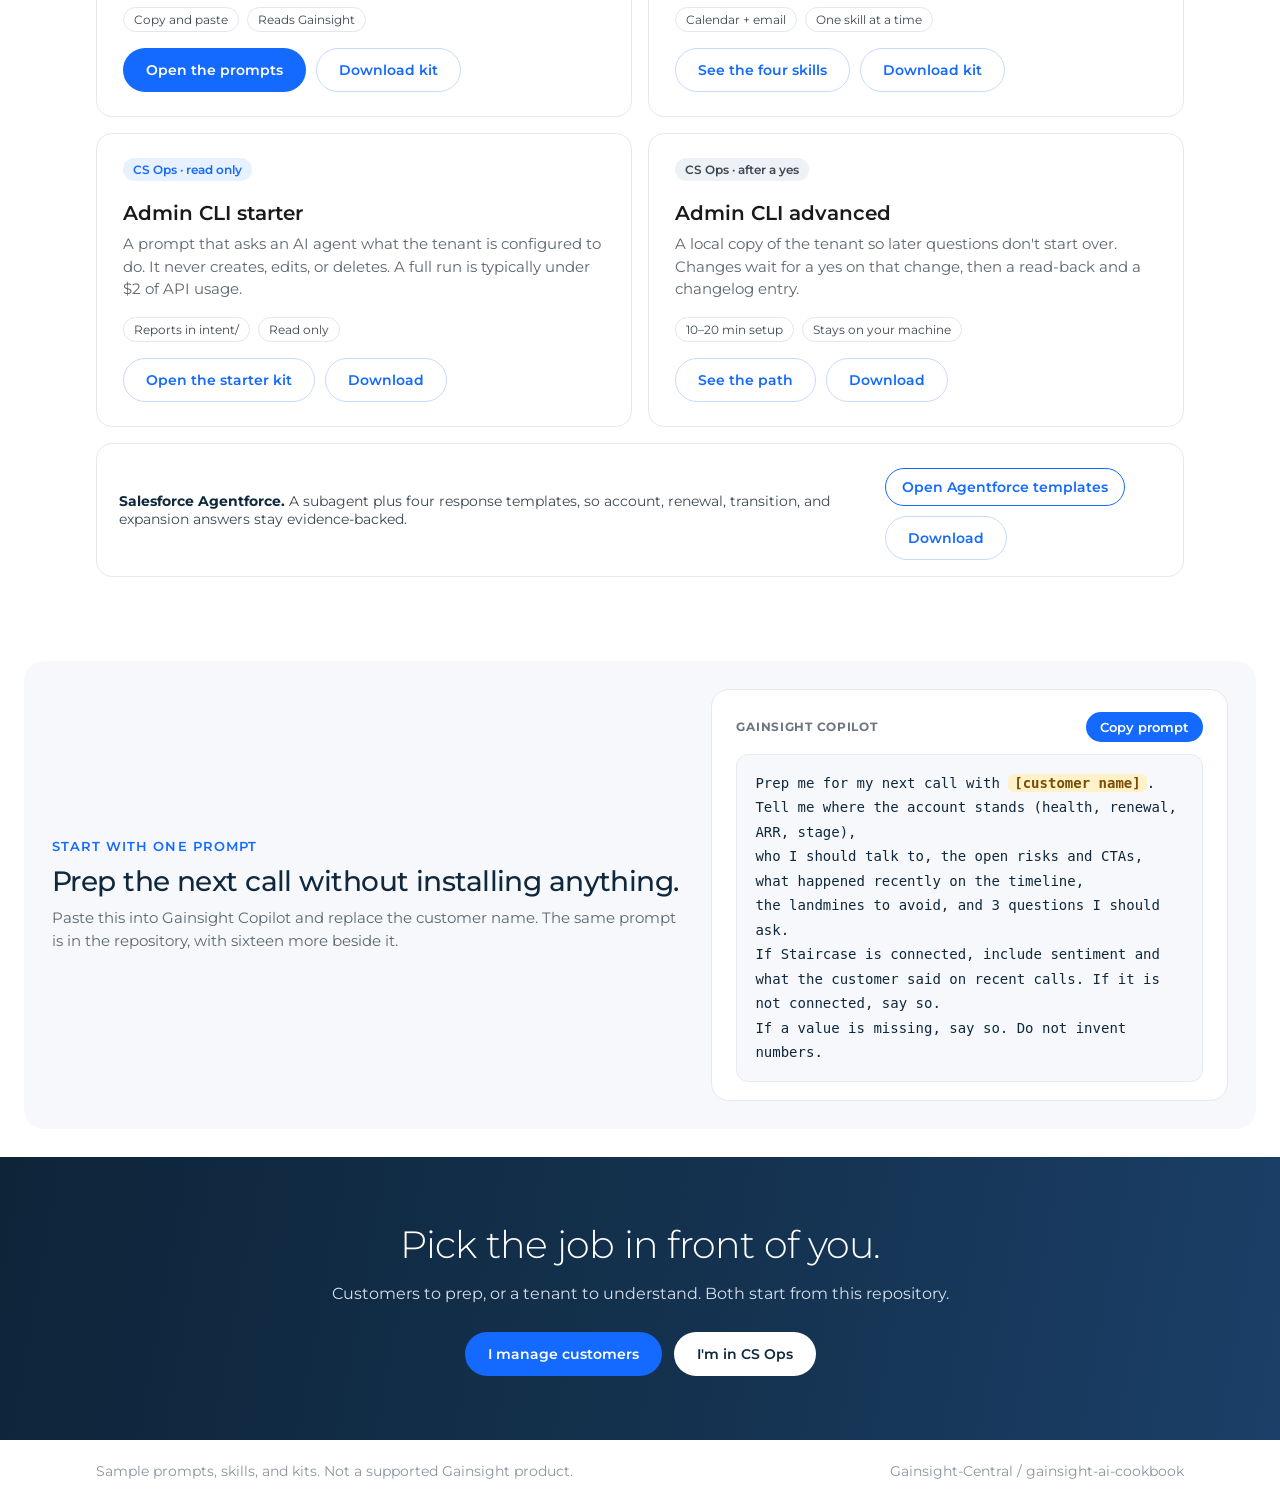
==== commit eac8f694: "Make the enablement hub the source for the prompt pack. Exec meeting prep, the command center, the c" ====
--- a/docs/index.html
+++ b/docs/index.html
@@ -83,7 +83,7 @@
       <div class="kit">
         <span class="tag">CSMs · no setup</span>
         <h3>Copilot prompts</h3>
-        <p>Nineteen prompts for one account, the book, and the team: call prep, health, a customer story, a save plan, expansion, handoffs, renewals, and where the work sits. Nothing is sent or posted.</p>
+        <p>Seventeen prompts for one account, the book, and the team: call prep, exec meeting prep, a customer story, a save plan, a command center, expansion, handoffs, a risk radar, and capacity. Nothing is sent or posted until you approve.</p>
         <div class="meta"><span class="chip">Copy and paste</span><span class="chip">Reads Gainsight</span></div>
         <div class="row-actions"><a class="btn btn-blue" href="customers.html#prompts">Open the prompts</a><a class="btn btn-quiet" href="downloads/gainsight-cs-mcp-skills.zip">Download kit</a></div>
       </div>
@@ -119,7 +119,7 @@
     <div>
       <div class="over">Start with one prompt</div>
       <h2>Prep the next call without installing anything.</h2>
-      <p>Paste this into Gainsight Copilot and replace the customer name. The same prompt is in the repository, with eighteen more beside it.</p>
+      <p>Paste this into Gainsight Copilot and replace the customer name. The same prompt is in the repository, with sixteen more beside it.</p>
     </div>
     <div class="prompt-card" style="box-shadow:none;border:1px solid #e6e8ee">
       <div class="ph"><span>Gainsight Copilot</span><button class="copy-btn" type="button" data-copy="prep-for-a-call">Copy prompt</button></div>
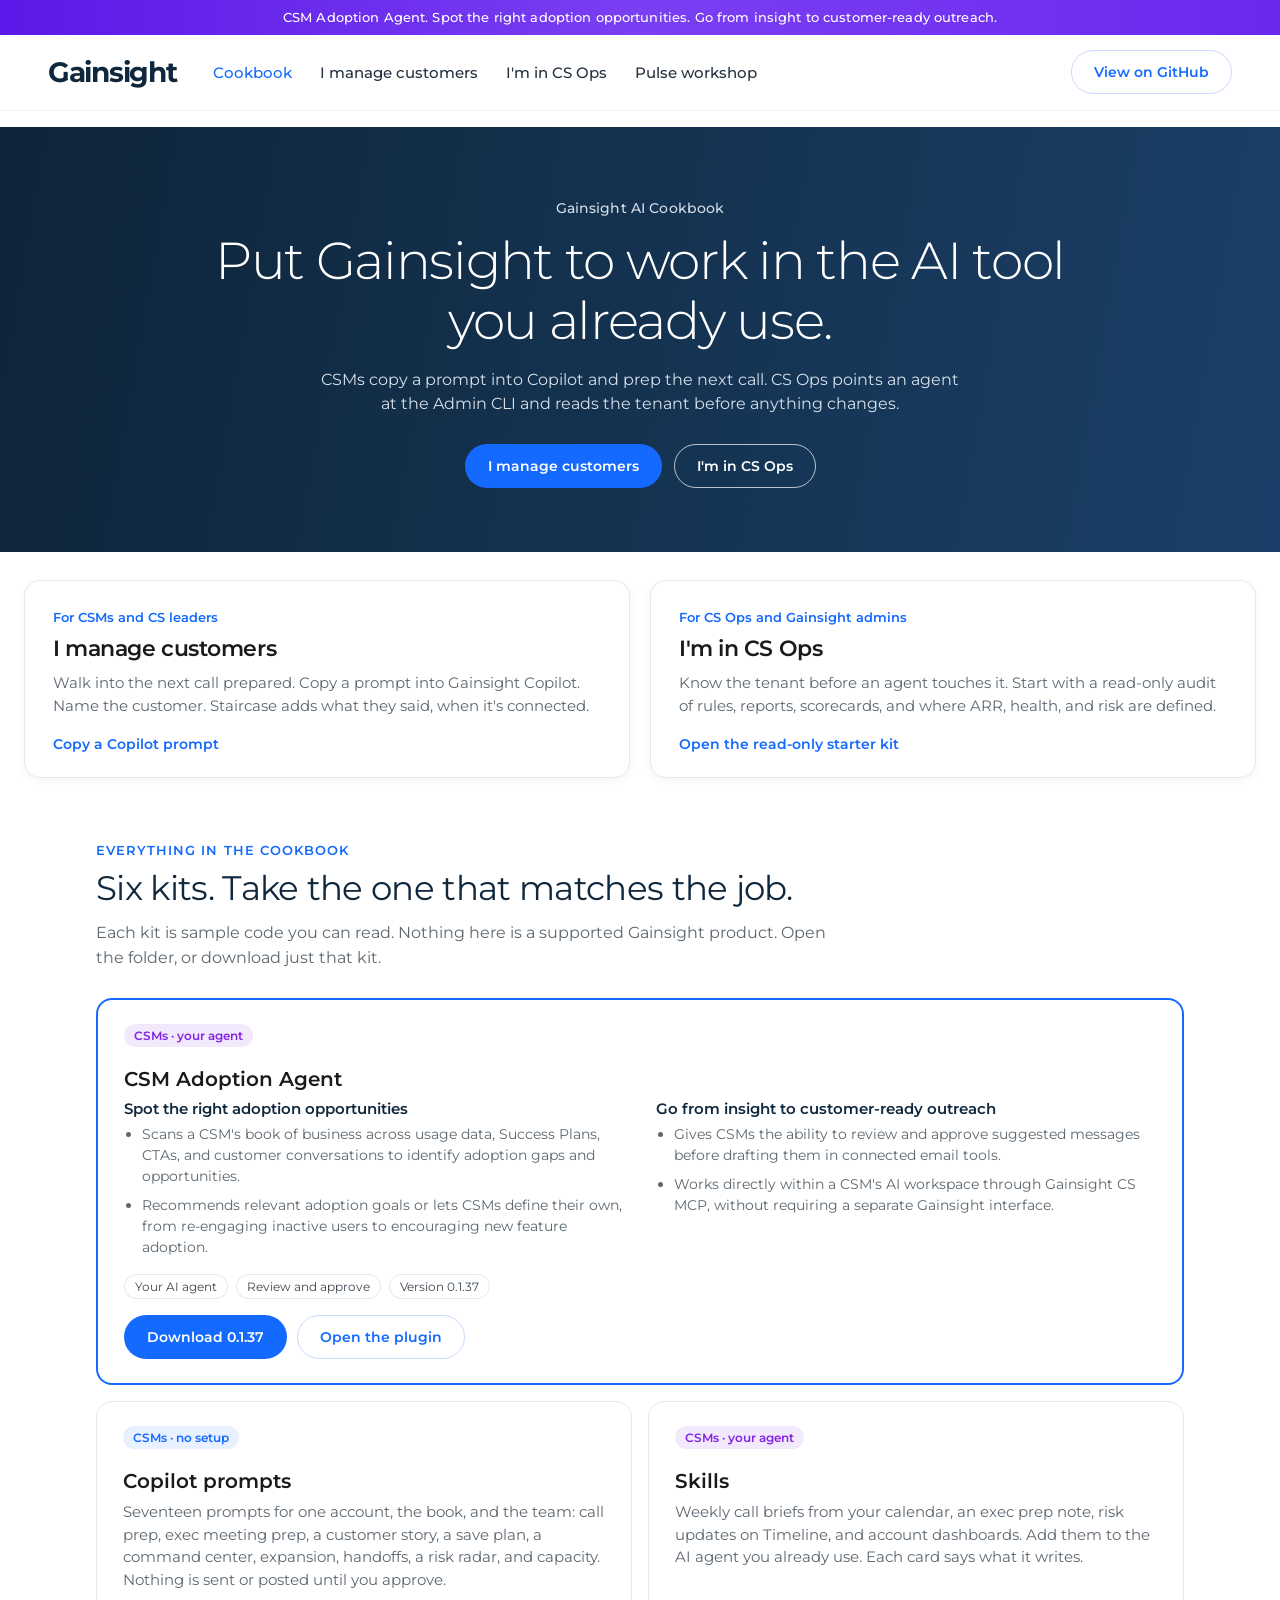
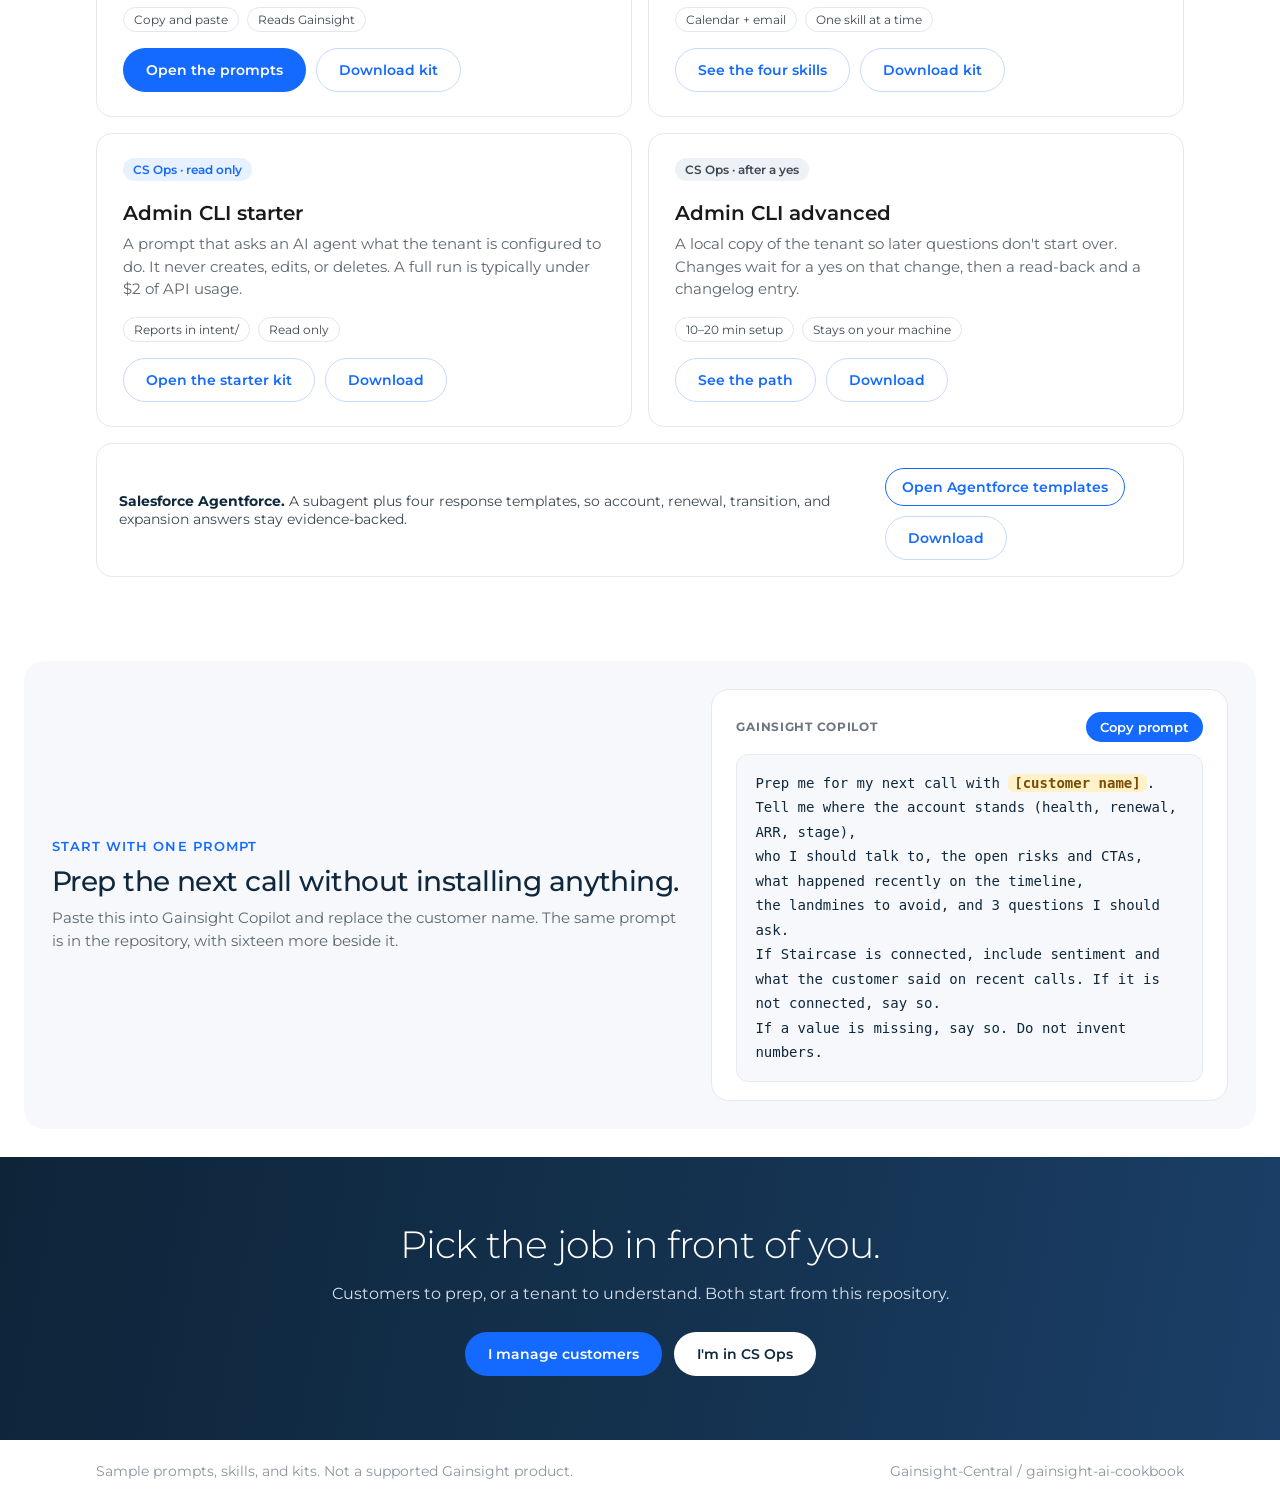
==== commit a6140e40: "Update the CSM Adoption Agent to release 0.1.37. The plugin folder and the download zip come from th" ====
--- a/docs/index.html
+++ b/docs/index.html
@@ -77,8 +77,8 @@
             </ul>
           </div>
         </div>
-        <div class="meta"><span class="chip">Your AI agent</span><span class="chip">Review and approve</span><span class="chip">Version 0.1.36</span></div>
-        <div class="row-actions"><a class="btn btn-blue" href="https://github.com/Gainsight-Central/gainsight-ai-cookbook/tree/main/gainsight-nba">Open the plugin</a><a class="btn btn-quiet" href="downloads/gainsight-nba-0.1.36.zip">Download 0.1.36</a></div>
+        <div class="meta"><span class="chip">Your AI agent</span><span class="chip">Review and approve</span><span class="chip">Version 0.1.37</span></div>
+        <div class="row-actions"><a class="btn btn-blue" href="downloads/gainsight-nba-0.1.37.zip">Download 0.1.37</a><a class="btn btn-quiet" href="https://github.com/Gainsight-Central/gainsight-ai-cookbook/tree/main/gainsight-nba">Open the plugin</a></div>
       </div>
       <div class="kit">
         <span class="tag">CSMs · no setup</span>
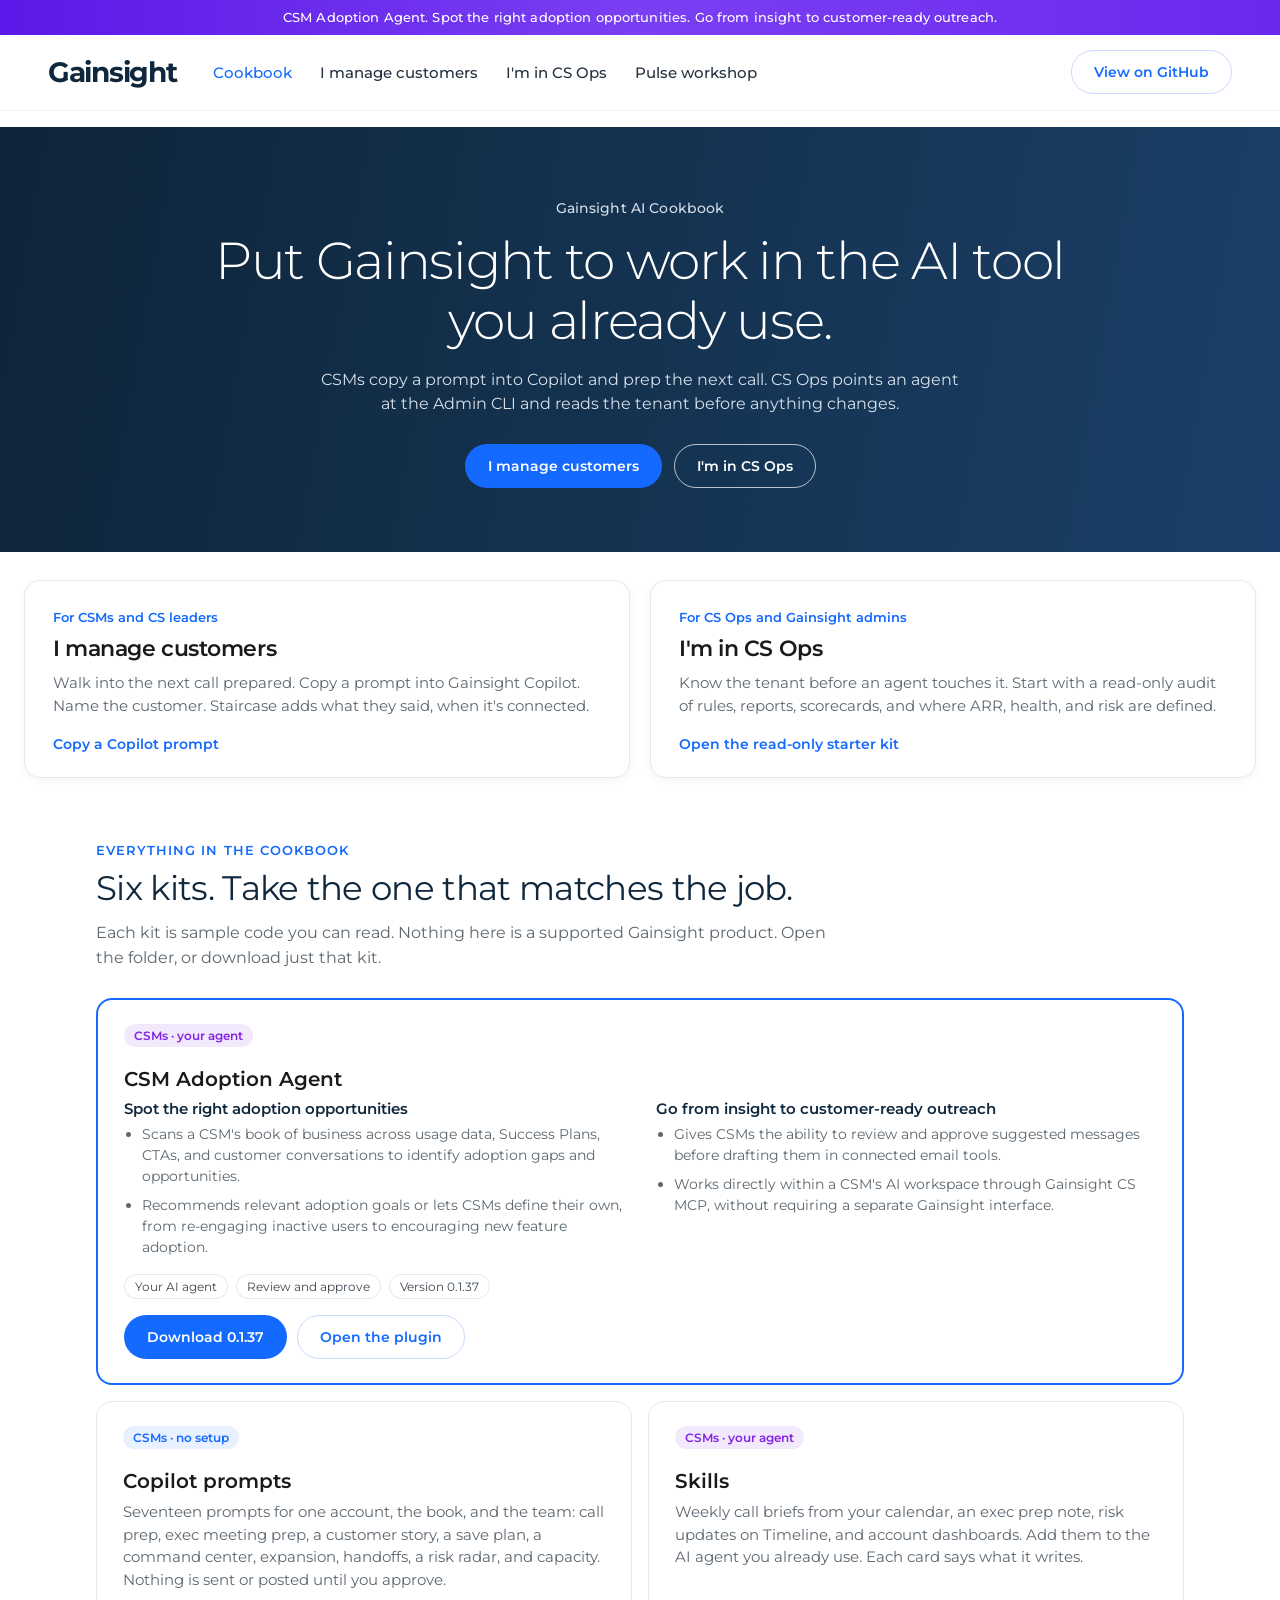
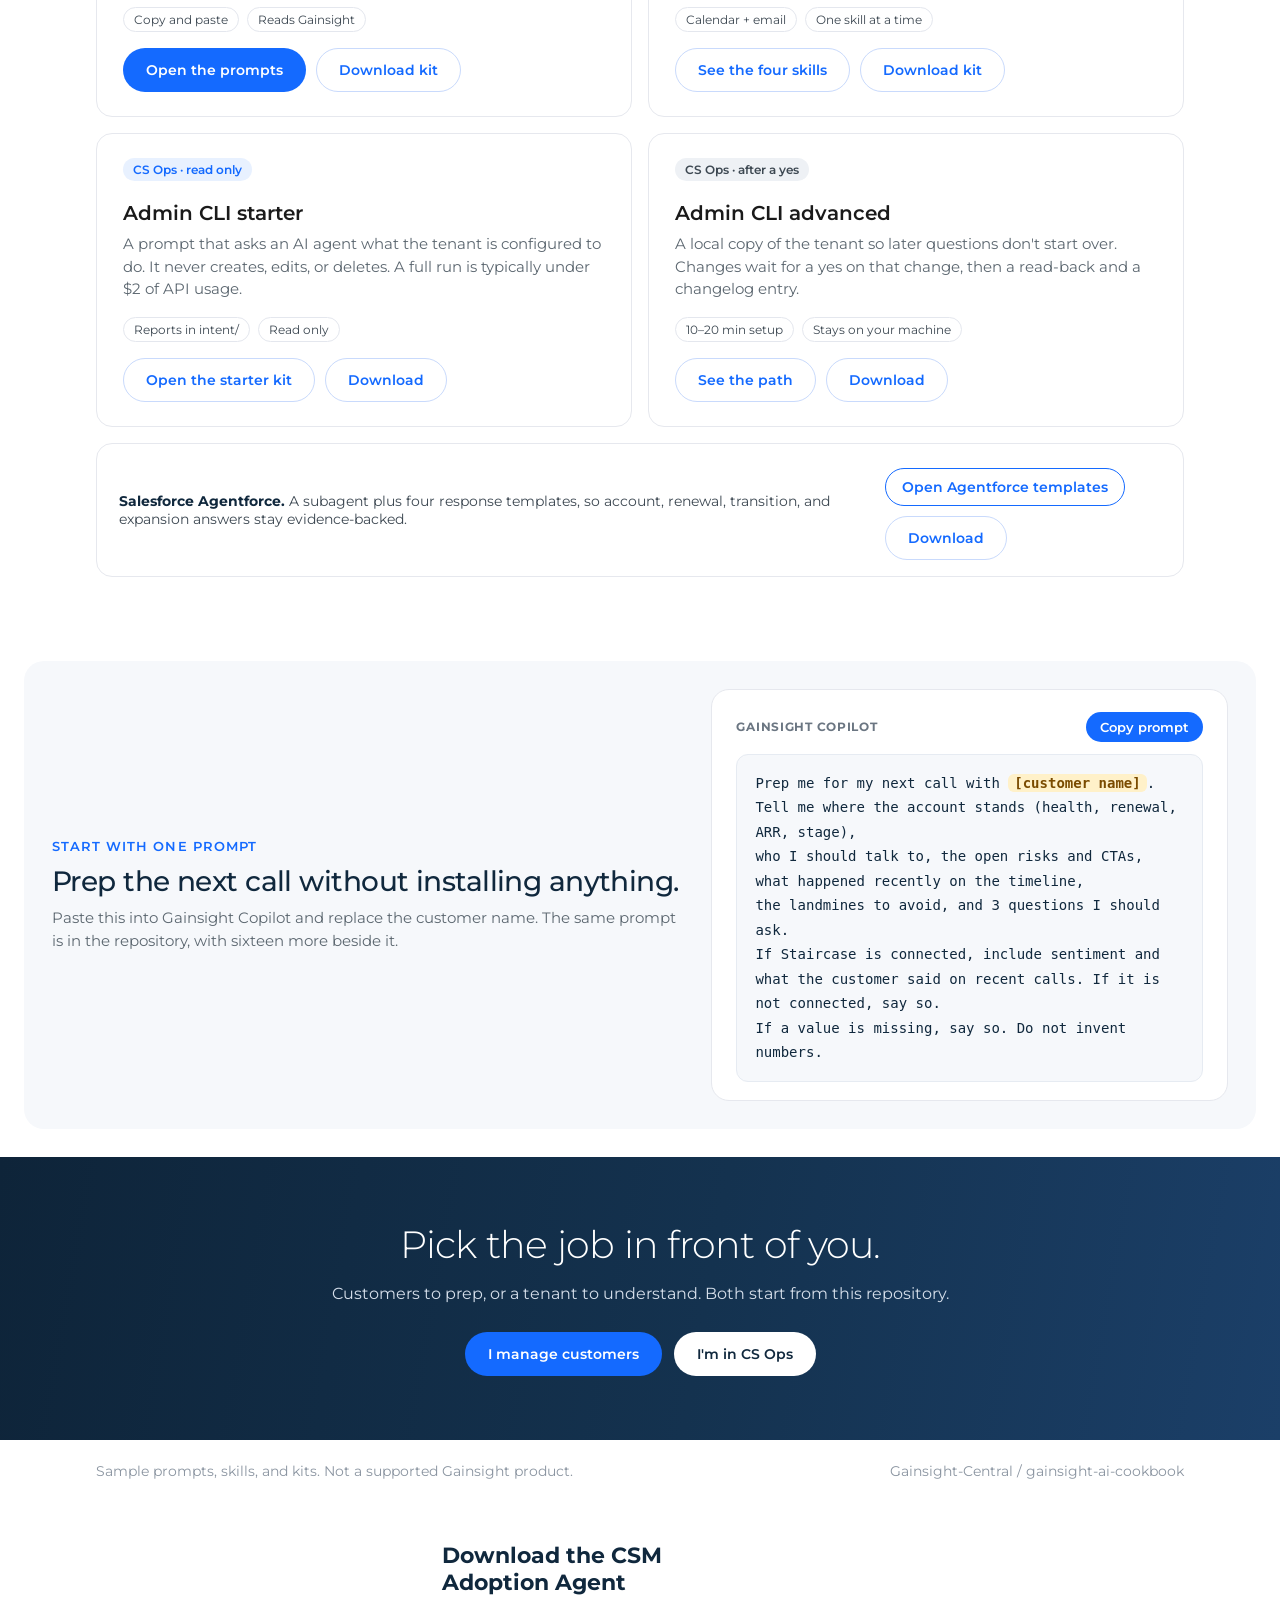
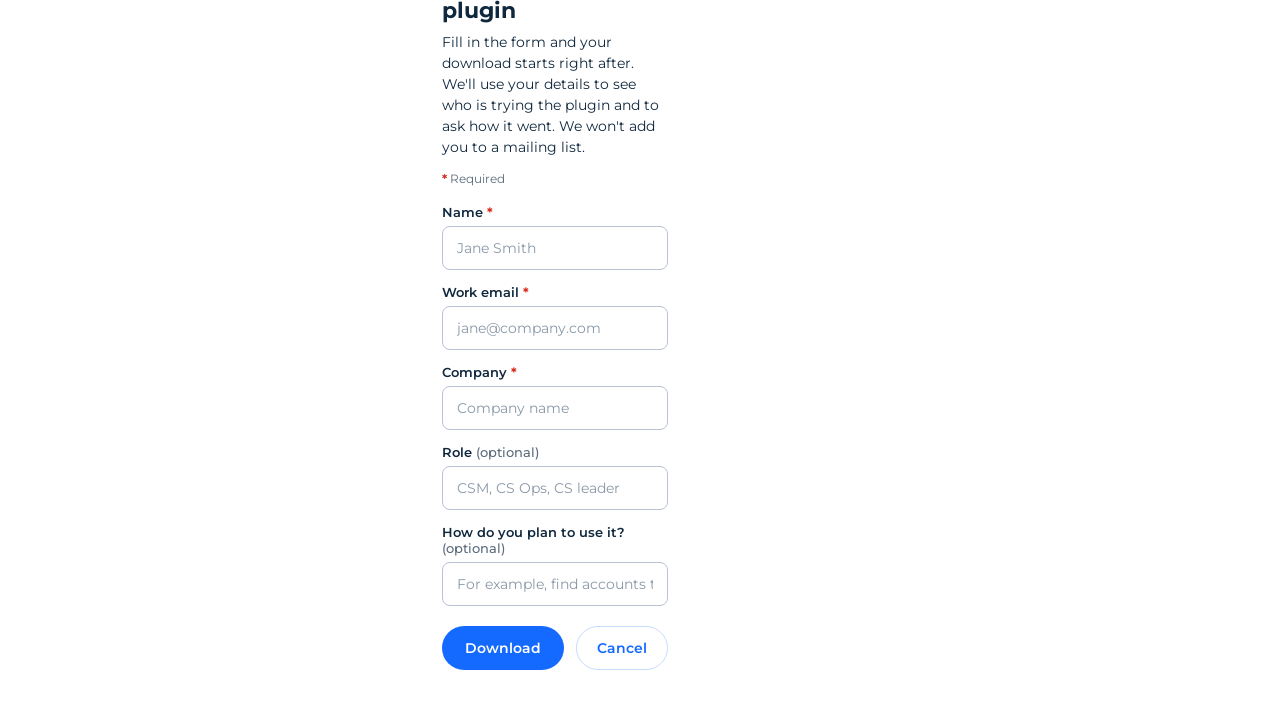
==== commit 36058dee: "Add sign-up dialog before the CSM Adoption Agent plugin download Clicking "Download 0.1.37" on the c" ====
--- a/docs/index.html
+++ b/docs/index.html
@@ -78,7 +78,7 @@
           </div>
         </div>
         <div class="meta"><span class="chip">Your AI agent</span><span class="chip">Review and approve</span><span class="chip">Version 0.1.37</span></div>
-        <div class="row-actions"><a class="btn btn-blue" href="downloads/gainsight-nba-0.1.37.zip">Download 0.1.37</a><a class="btn btn-quiet" href="https://github.com/Gainsight-Central/gainsight-ai-cookbook/tree/main/gainsight-nba">Open the plugin</a></div>
+        <div class="row-actions"><a class="btn btn-blue" href="downloads/gainsight-nba-0.1.37.zip" data-gate="nba">Download 0.1.37</a><a class="btn btn-quiet" href="https://github.com/Gainsight-Central/gainsight-ai-cookbook/tree/main/gainsight-nba">Open the plugin</a></div>
       </div>
       <div class="kit">
         <span class="tag">CSMs · no setup</span>
@@ -148,6 +148,22 @@
 the landmines to avoid, and 3 questions I should ask.
 If Staircase is connected, include sentiment and what the customer said on recent calls. If it is not connected, say so.
 If a value is missing, say so. Do not invent numbers.</pre>
+  <dialog id="nba-gate" class="gate">
+    <form id="nba-gate-form" method="dialog">
+      <h2>Download the CSM Adoption Agent plugin</h2>
+      <p>Fill in the form and your download starts right after. We'll use your details to see who is trying the plugin and to ask how it went. We won't add you to a mailing list.</p>
+      <p class="gate-note"><span class="req" aria-hidden="true">*</span> Required</p>
+      <label>Name <span class="req" aria-hidden="true">*</span><input name="name" type="text" placeholder="Jane Smith" autocomplete="name" required aria-required="true"><span class="gate-error">Enter your name.</span></label>
+      <label>Work email <span class="req" aria-hidden="true">*</span><input name="email" type="email" placeholder="jane@company.com" autocomplete="email" required aria-required="true"><span class="gate-error">Enter a valid work email, like jane@company.com.</span></label>
+      <label>Company <span class="req" aria-hidden="true">*</span><input name="company" type="text" placeholder="Company name" autocomplete="organization" required aria-required="true"><span class="gate-error">Enter your company.</span></label>
+      <label>Role <span class="opt">(optional)</span><input name="role" type="text" placeholder="CSM, CS Ops, CS leader" autocomplete="organization-title"></label>
+      <label>How do you plan to use it? <span class="opt">(optional)</span><input name="use" type="text" placeholder="For example, find accounts that stopped using a feature"></label>
+      <div class="gate-actions">
+        <button class="btn btn-blue" type="submit">Download</button>
+        <button class="btn btn-quiet" type="button" data-gate-close>Cancel</button>
+      </div>
+    </form>
+  </dialog>
   <script src="js/site.js"></script>
 </body>
 </html>
--- a/docs/css/site.css
+++ b/docs/css/site.css
@@ -665,6 +665,27 @@
   .trust.cols-3 { grid-template-columns: 1fr 1fr; }
 }
 
+.gate { border: 0; border-radius: 16px; padding: 32px; width: min(460px, calc(100vw - 32px)); max-width: none; color: #10283d; }
+.gate[open] { display: block; max-height: calc(100vh - 32px); overflow-y: auto; }
+.gate::backdrop { background: rgba(16, 40, 61, 0.55); }
+.gate form { display: block; width: 100%; max-width: none; margin: 0; }
+.gate h2 { margin: 0 0 8px; font-size: 22px; line-height: 1.25; max-width: none; }
+.gate p { margin: 0 0 12px; font-size: 14px; line-height: 1.5; max-width: none; }
+.gate .gate-note { margin: 0 0 16px; font-size: 12px; color: #5b6b7b; }
+.gate .req { color: #d92d20; font-weight: 700; }
+.gate label { display: block; margin-bottom: 14px; font-size: 13px; font-weight: 600; }
+.gate input { display: block; width: 100%; margin-top: 6px; height: 44px; padding: 0 14px; border: 1px solid #b8c4d2; border-radius: 8px; font-size: 14px; font-family: inherit; color: #10283d; background: #fff; }
+.gate .opt { font-weight: 500; color: #5b6b7b; }
+.gate input::placeholder { color: #8a98a8; }
+.gate input:focus { outline: 2px solid #146aff; outline-offset: 1px; border-color: #146aff; }
+.gate .gate-error { display: none; margin-top: 4px; font-size: 12px; font-weight: 500; color: #d92d20; }
+.gate input:user-invalid { border-color: #d92d20; }
+.gate label:has(input:user-invalid) .gate-error { display: block; }
+.gate-actions { display: flex; gap: 12px; margin-top: 20px; }
+.gate-actions .btn-blue { flex: 1; justify-content: center; }
+.gate-actions .btn-quiet { padding: 0 20px; }
+.gate-actions button.btn { cursor: pointer; font-family: inherit; }
+
 @media (max-width: 640px) {
   .tiles, .trust, .trust.cols-3, .phases, .controls, .cards, .shelf { grid-template-columns: 1fr !important; }
   .hero-actions { flex-direction: column; align-items: flex-start; }
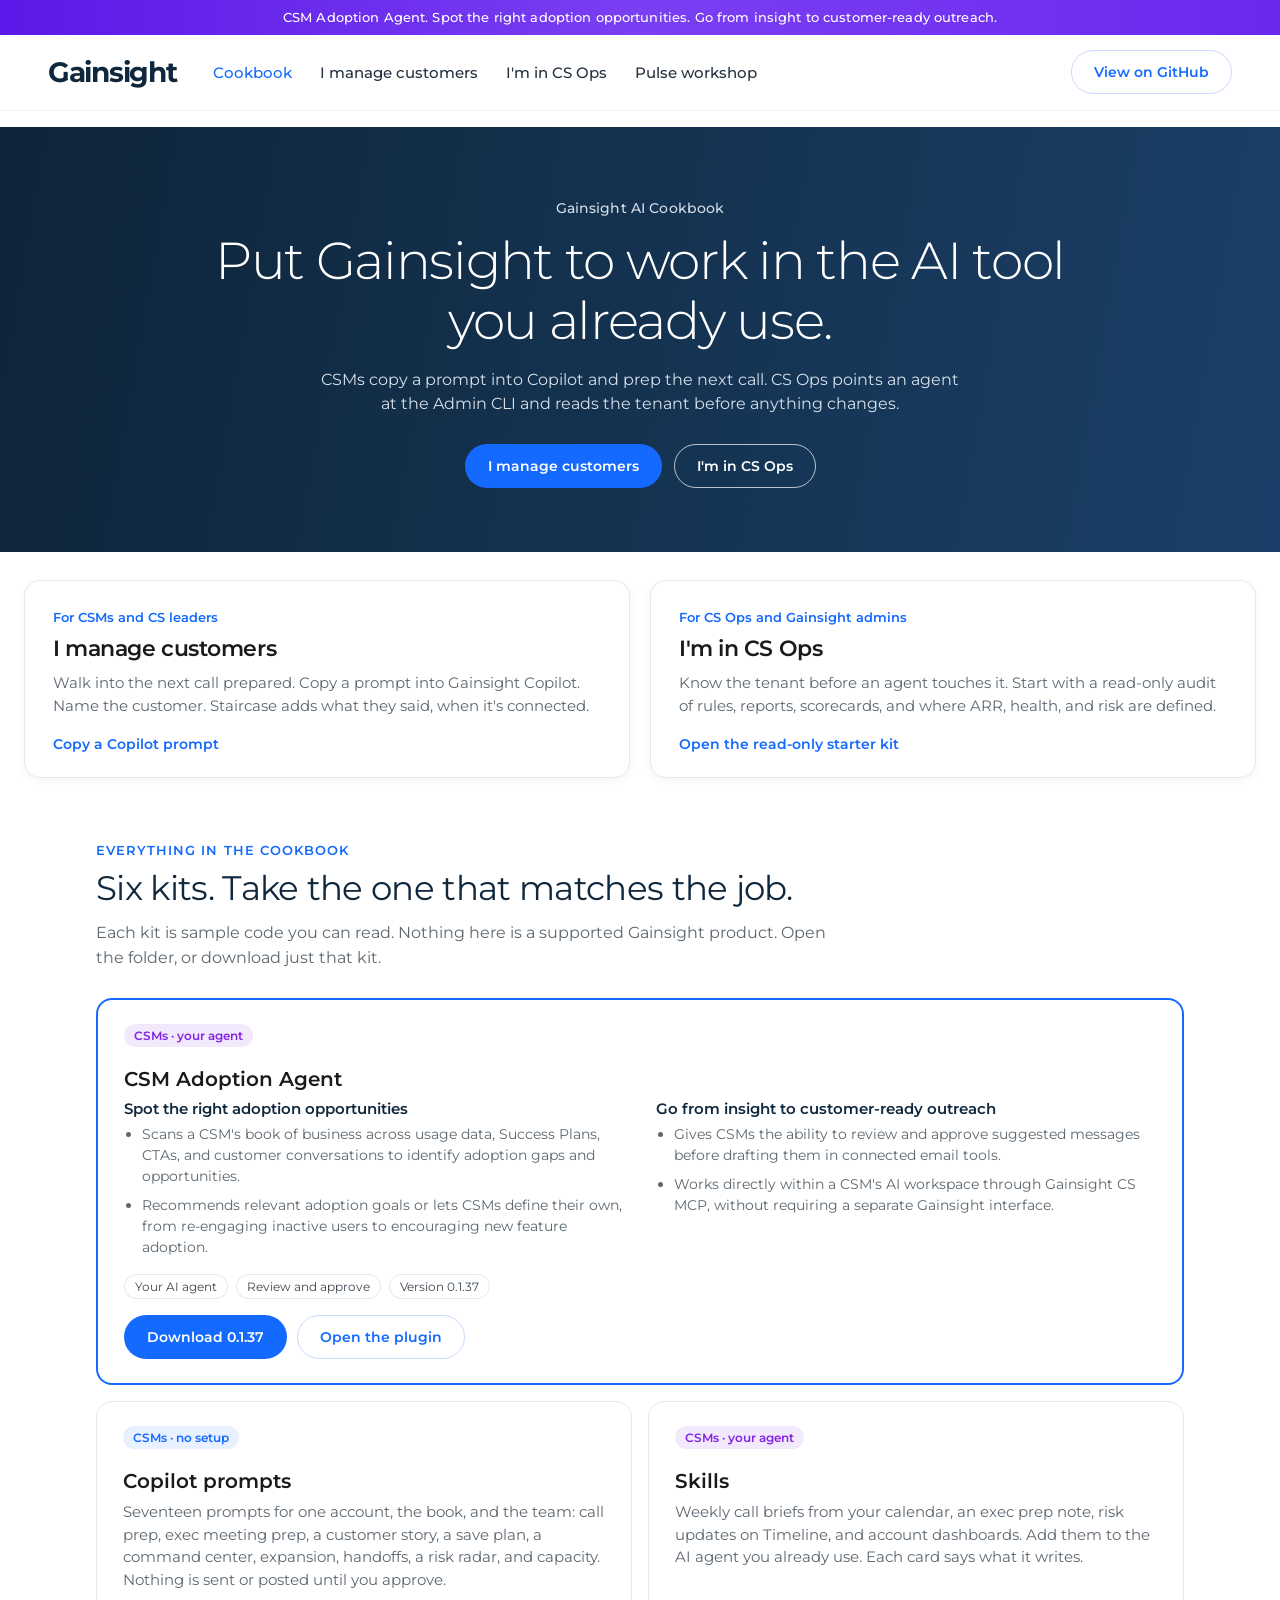
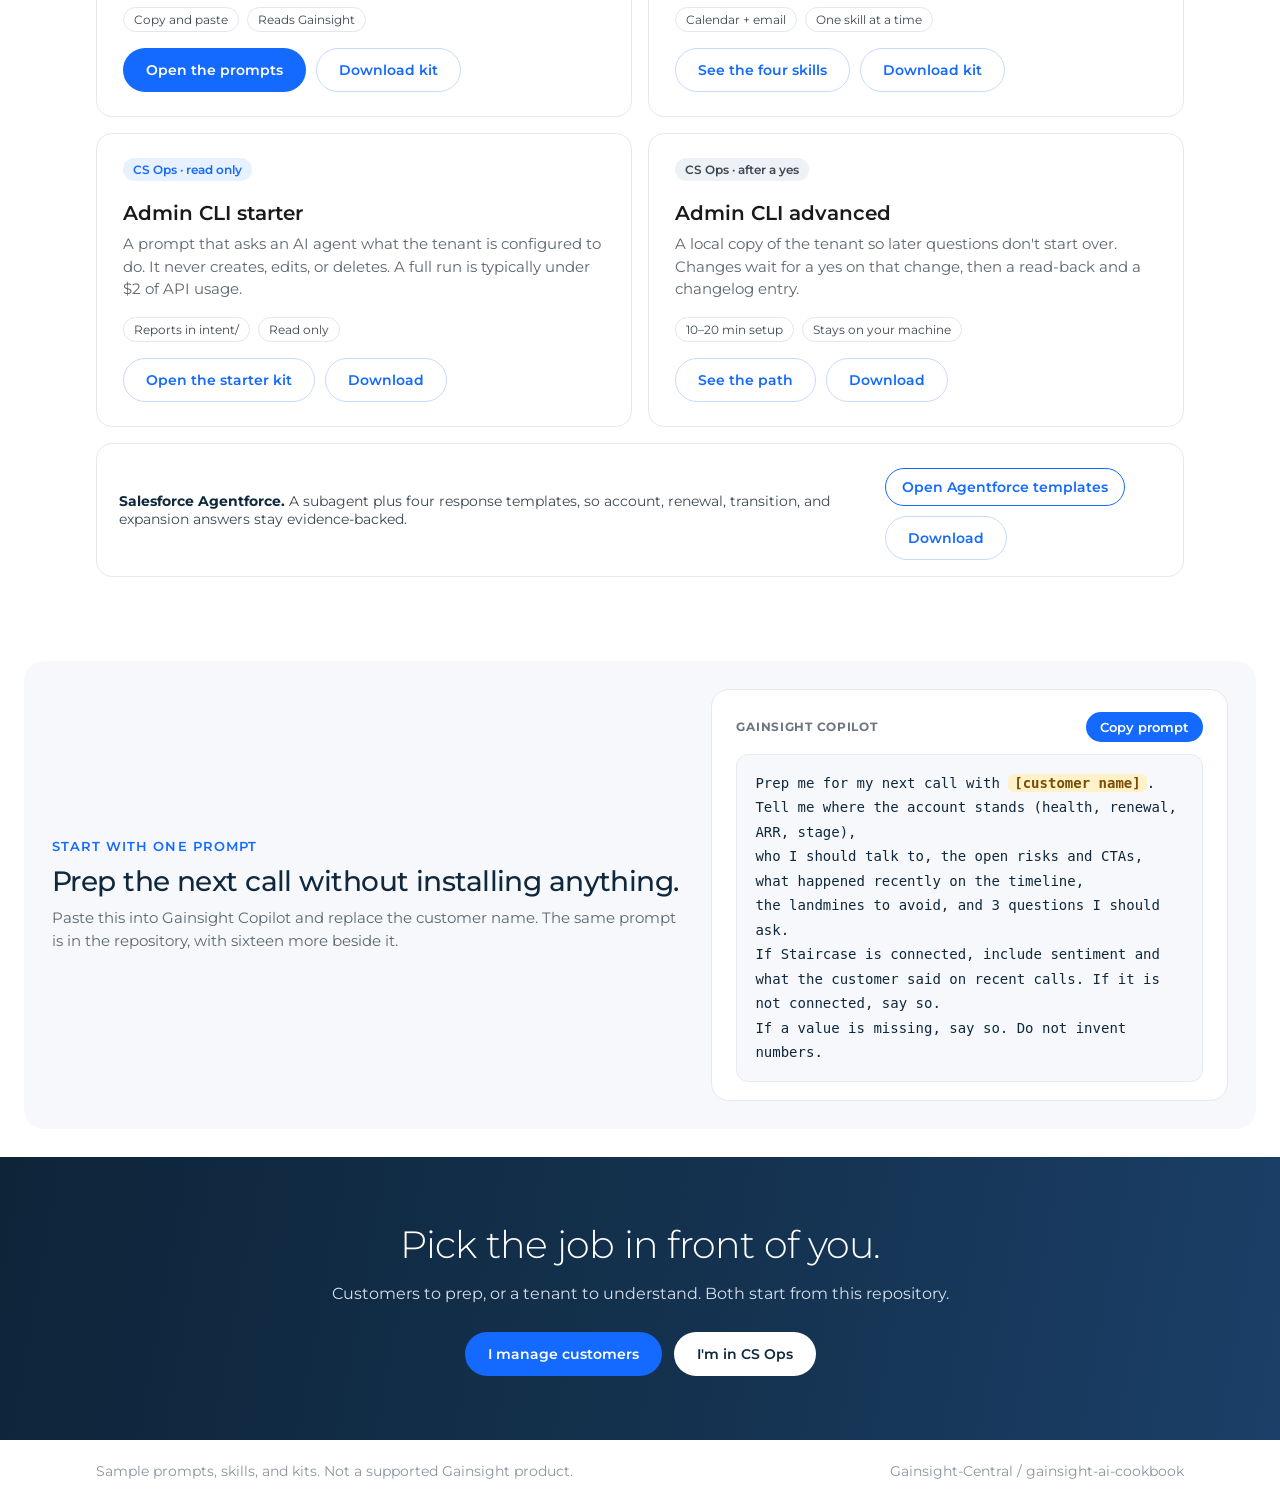
==== commit 3b6262ab: "Fix download dialog showing permanently at the bottom of the page The dialog used the class "gate", " ====
--- a/docs/index.html
+++ b/docs/index.html
@@ -148,17 +148,17 @@
 the landmines to avoid, and 3 questions I should ask.
 If Staircase is connected, include sentiment and what the customer said on recent calls. If it is not connected, say so.
 If a value is missing, say so. Do not invent numbers.</pre>
-  <dialog id="nba-gate" class="gate">
+  <dialog id="nba-gate" class="nba-dialog">
     <form id="nba-gate-form" method="dialog">
       <h2>Download the CSM Adoption Agent plugin</h2>
       <p>Fill in the form and your download starts right after. We'll use your details to see who is trying the plugin and to ask how it went. We won't add you to a mailing list.</p>
-      <p class="gate-note"><span class="req" aria-hidden="true">*</span> Required</p>
-      <label>Name <span class="req" aria-hidden="true">*</span><input name="name" type="text" placeholder="Jane Smith" autocomplete="name" required aria-required="true"><span class="gate-error">Enter your name.</span></label>
-      <label>Work email <span class="req" aria-hidden="true">*</span><input name="email" type="email" placeholder="jane@company.com" autocomplete="email" required aria-required="true"><span class="gate-error">Enter a valid work email, like jane@company.com.</span></label>
-      <label>Company <span class="req" aria-hidden="true">*</span><input name="company" type="text" placeholder="Company name" autocomplete="organization" required aria-required="true"><span class="gate-error">Enter your company.</span></label>
+      <p class="nba-dialog-note"><span class="req" aria-hidden="true">*</span> Required</p>
+      <label>Name <span class="req" aria-hidden="true">*</span><input name="name" type="text" placeholder="Jane Smith" autocomplete="name" required aria-required="true"><span class="nba-dialog-error">Enter your name.</span></label>
+      <label>Work email <span class="req" aria-hidden="true">*</span><input name="email" type="email" placeholder="jane@company.com" autocomplete="email" required aria-required="true"><span class="nba-dialog-error">Enter a valid work email, like jane@company.com.</span></label>
+      <label>Company <span class="req" aria-hidden="true">*</span><input name="company" type="text" placeholder="Company name" autocomplete="organization" required aria-required="true"><span class="nba-dialog-error">Enter your company.</span></label>
       <label>Role <span class="opt">(optional)</span><input name="role" type="text" placeholder="CSM, CS Ops, CS leader" autocomplete="organization-title"></label>
       <label>How do you plan to use it? <span class="opt">(optional)</span><input name="use" type="text" placeholder="For example, find accounts that stopped using a feature"></label>
-      <div class="gate-actions">
+      <div class="nba-dialog-actions">
         <button class="btn btn-blue" type="submit">Download</button>
         <button class="btn btn-quiet" type="button" data-gate-close>Cancel</button>
       </div>
--- a/docs/css/site.css
+++ b/docs/css/site.css
@@ -665,26 +665,26 @@
   .trust.cols-3 { grid-template-columns: 1fr 1fr; }
 }
 
-.gate { border: 0; border-radius: 16px; padding: 32px; width: min(460px, calc(100vw - 32px)); max-width: none; color: #10283d; }
-.gate[open] { display: block; max-height: calc(100vh - 32px); overflow-y: auto; }
-.gate::backdrop { background: rgba(16, 40, 61, 0.55); }
-.gate form { display: block; width: 100%; max-width: none; margin: 0; }
-.gate h2 { margin: 0 0 8px; font-size: 22px; line-height: 1.25; max-width: none; }
-.gate p { margin: 0 0 12px; font-size: 14px; line-height: 1.5; max-width: none; }
-.gate .gate-note { margin: 0 0 16px; font-size: 12px; color: #5b6b7b; }
-.gate .req { color: #d92d20; font-weight: 700; }
-.gate label { display: block; margin-bottom: 14px; font-size: 13px; font-weight: 600; }
-.gate input { display: block; width: 100%; margin-top: 6px; height: 44px; padding: 0 14px; border: 1px solid #b8c4d2; border-radius: 8px; font-size: 14px; font-family: inherit; color: #10283d; background: #fff; }
-.gate .opt { font-weight: 500; color: #5b6b7b; }
-.gate input::placeholder { color: #8a98a8; }
-.gate input:focus { outline: 2px solid #146aff; outline-offset: 1px; border-color: #146aff; }
-.gate .gate-error { display: none; margin-top: 4px; font-size: 12px; font-weight: 500; color: #d92d20; }
-.gate input:user-invalid { border-color: #d92d20; }
-.gate label:has(input:user-invalid) .gate-error { display: block; }
-.gate-actions { display: flex; gap: 12px; margin-top: 20px; }
-.gate-actions .btn-blue { flex: 1; justify-content: center; }
-.gate-actions .btn-quiet { padding: 0 20px; }
-.gate-actions button.btn { cursor: pointer; font-family: inherit; }
+.nba-dialog { border: 0; border-radius: 16px; padding: 32px; width: min(460px, calc(100vw - 32px)); max-width: none; color: #10283d; }
+.nba-dialog[open] { max-height: calc(100vh - 32px); overflow-y: auto; }
+.nba-dialog::backdrop { background: rgba(16, 40, 61, 0.55); }
+.nba-dialog form { display: block; width: 100%; max-width: none; margin: 0; }
+.nba-dialog h2 { margin: 0 0 8px; font-size: 22px; line-height: 1.25; max-width: none; }
+.nba-dialog p { margin: 0 0 12px; font-size: 14px; line-height: 1.5; max-width: none; }
+.nba-dialog .nba-dialog-note { margin: 0 0 16px; font-size: 12px; color: #5b6b7b; }
+.nba-dialog .req { color: #d92d20; font-weight: 700; }
+.nba-dialog label { display: block; margin-bottom: 14px; font-size: 13px; font-weight: 600; }
+.nba-dialog input { display: block; width: 100%; margin-top: 6px; height: 44px; padding: 0 14px; border: 1px solid #b8c4d2; border-radius: 8px; font-size: 14px; font-family: inherit; color: #10283d; background: #fff; }
+.nba-dialog .opt { font-weight: 500; color: #5b6b7b; }
+.nba-dialog input::placeholder { color: #8a98a8; }
+.nba-dialog input:focus { outline: 2px solid #146aff; outline-offset: 1px; border-color: #146aff; }
+.nba-dialog .nba-dialog-error { display: none; margin-top: 4px; font-size: 12px; font-weight: 500; color: #d92d20; }
+.nba-dialog input:user-invalid { border-color: #d92d20; }
+.nba-dialog label:has(input:user-invalid) .nba-dialog-error { display: block; }
+.nba-dialog-actions { display: flex; gap: 12px; margin-top: 20px; }
+.nba-dialog-actions .btn-blue { flex: 1; justify-content: center; }
+.nba-dialog-actions .btn-quiet { padding: 0 20px; }
+.nba-dialog-actions button.btn { cursor: pointer; font-family: inherit; }
 
 @media (max-width: 640px) {
   .tiles, .trust, .trust.cols-3, .phases, .controls, .cards, .shelf { grid-template-columns: 1fr !important; }
